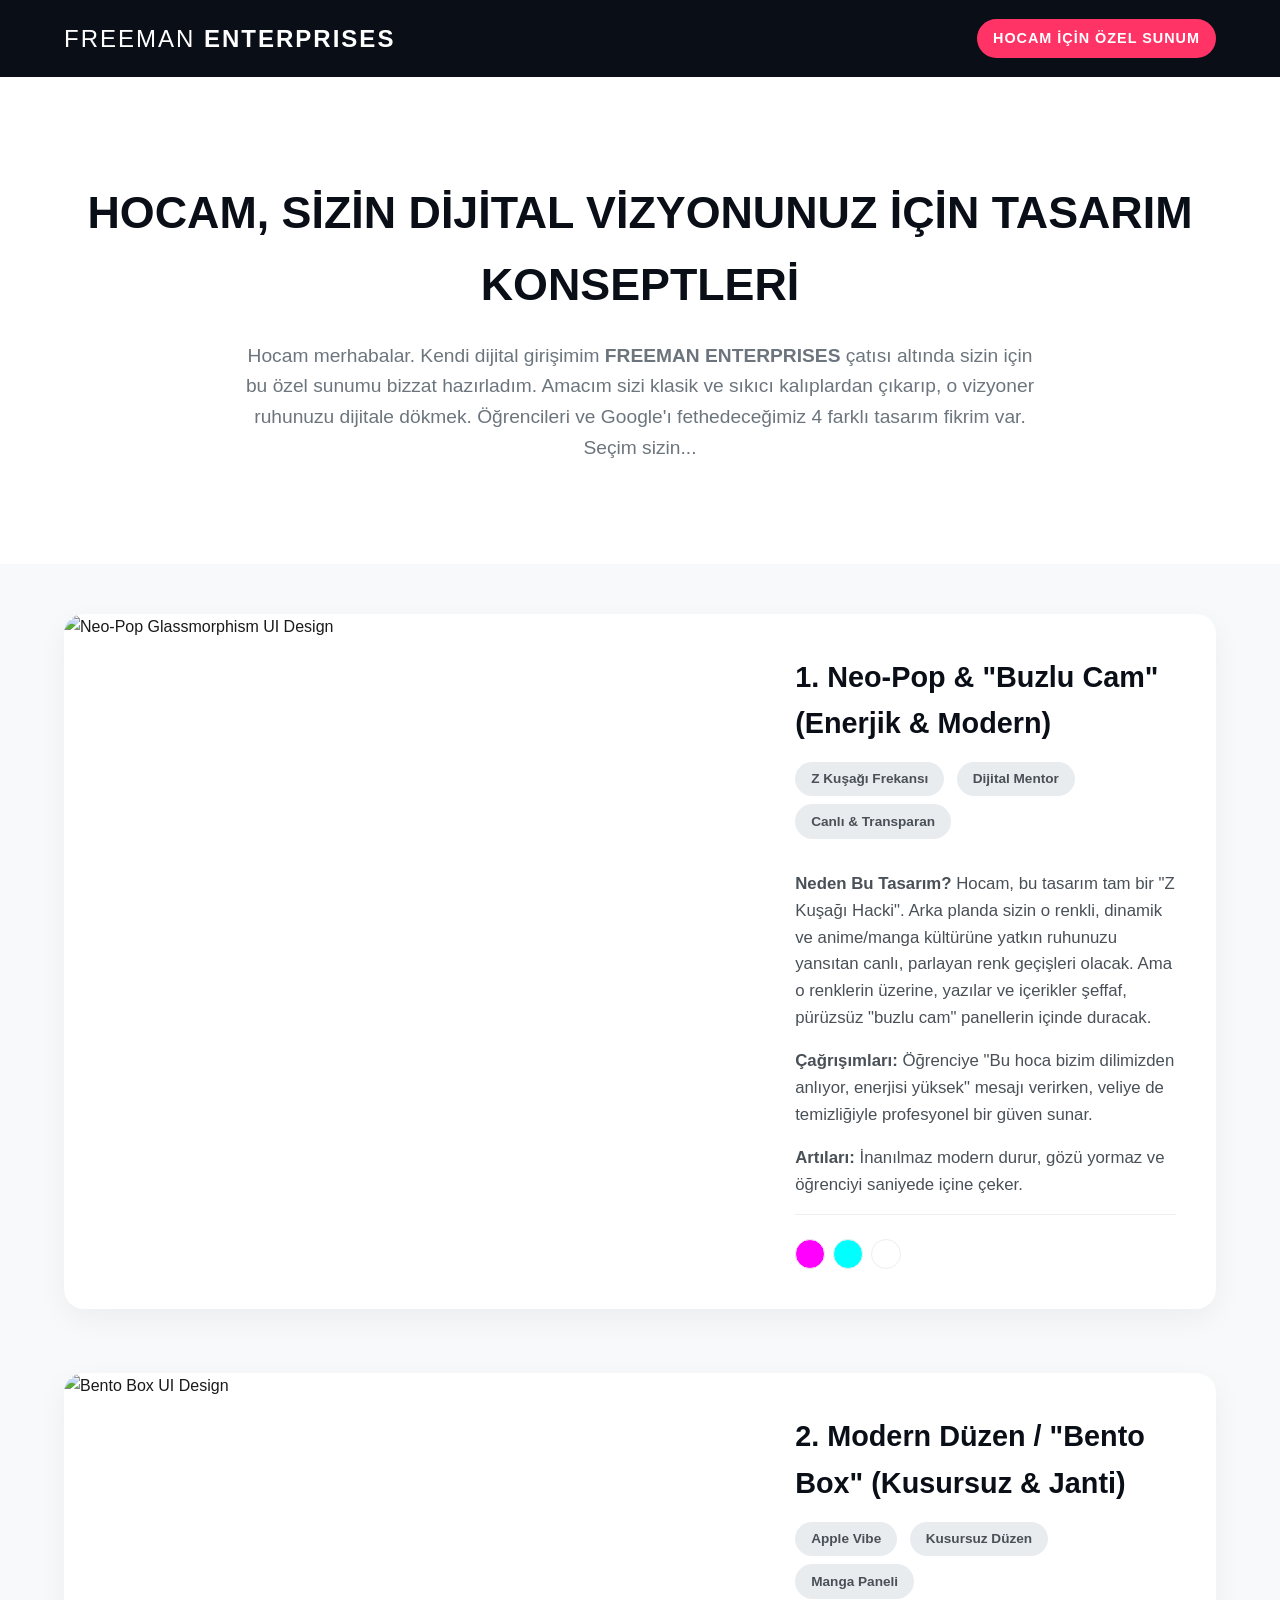
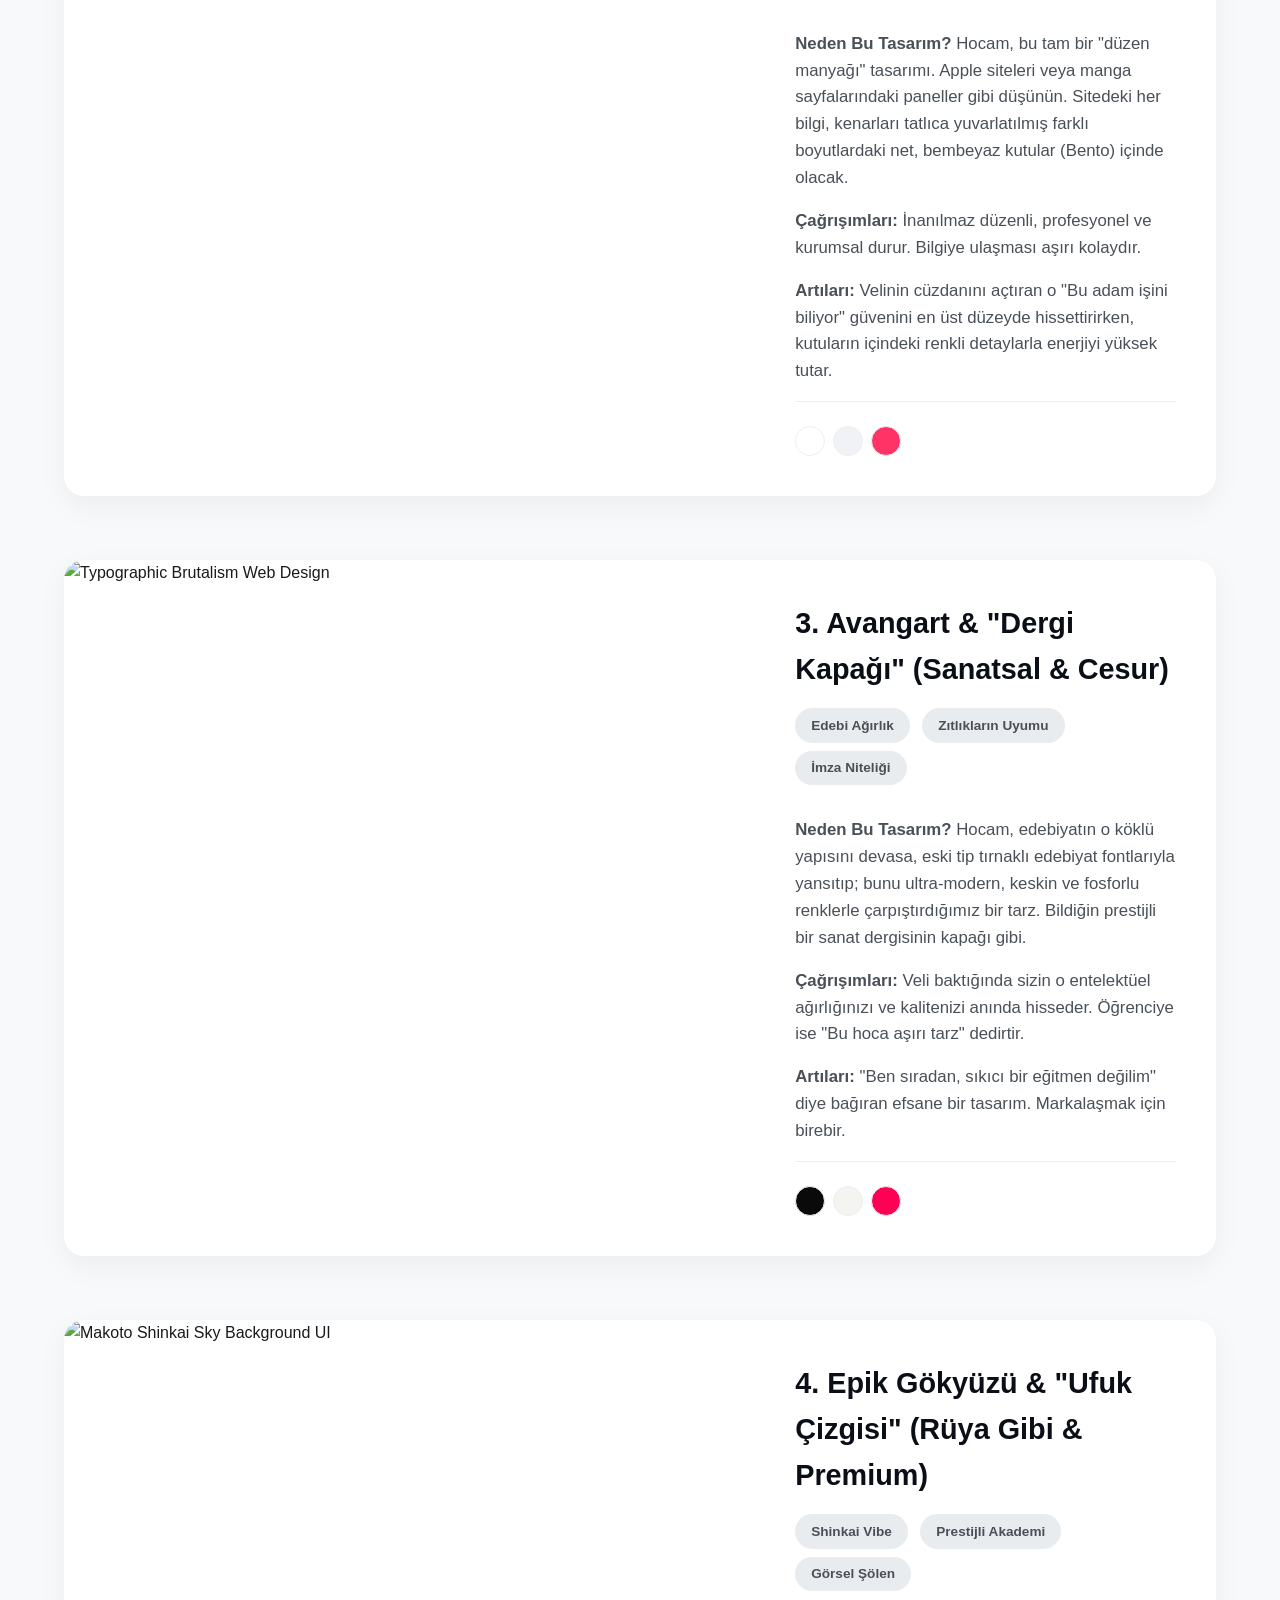
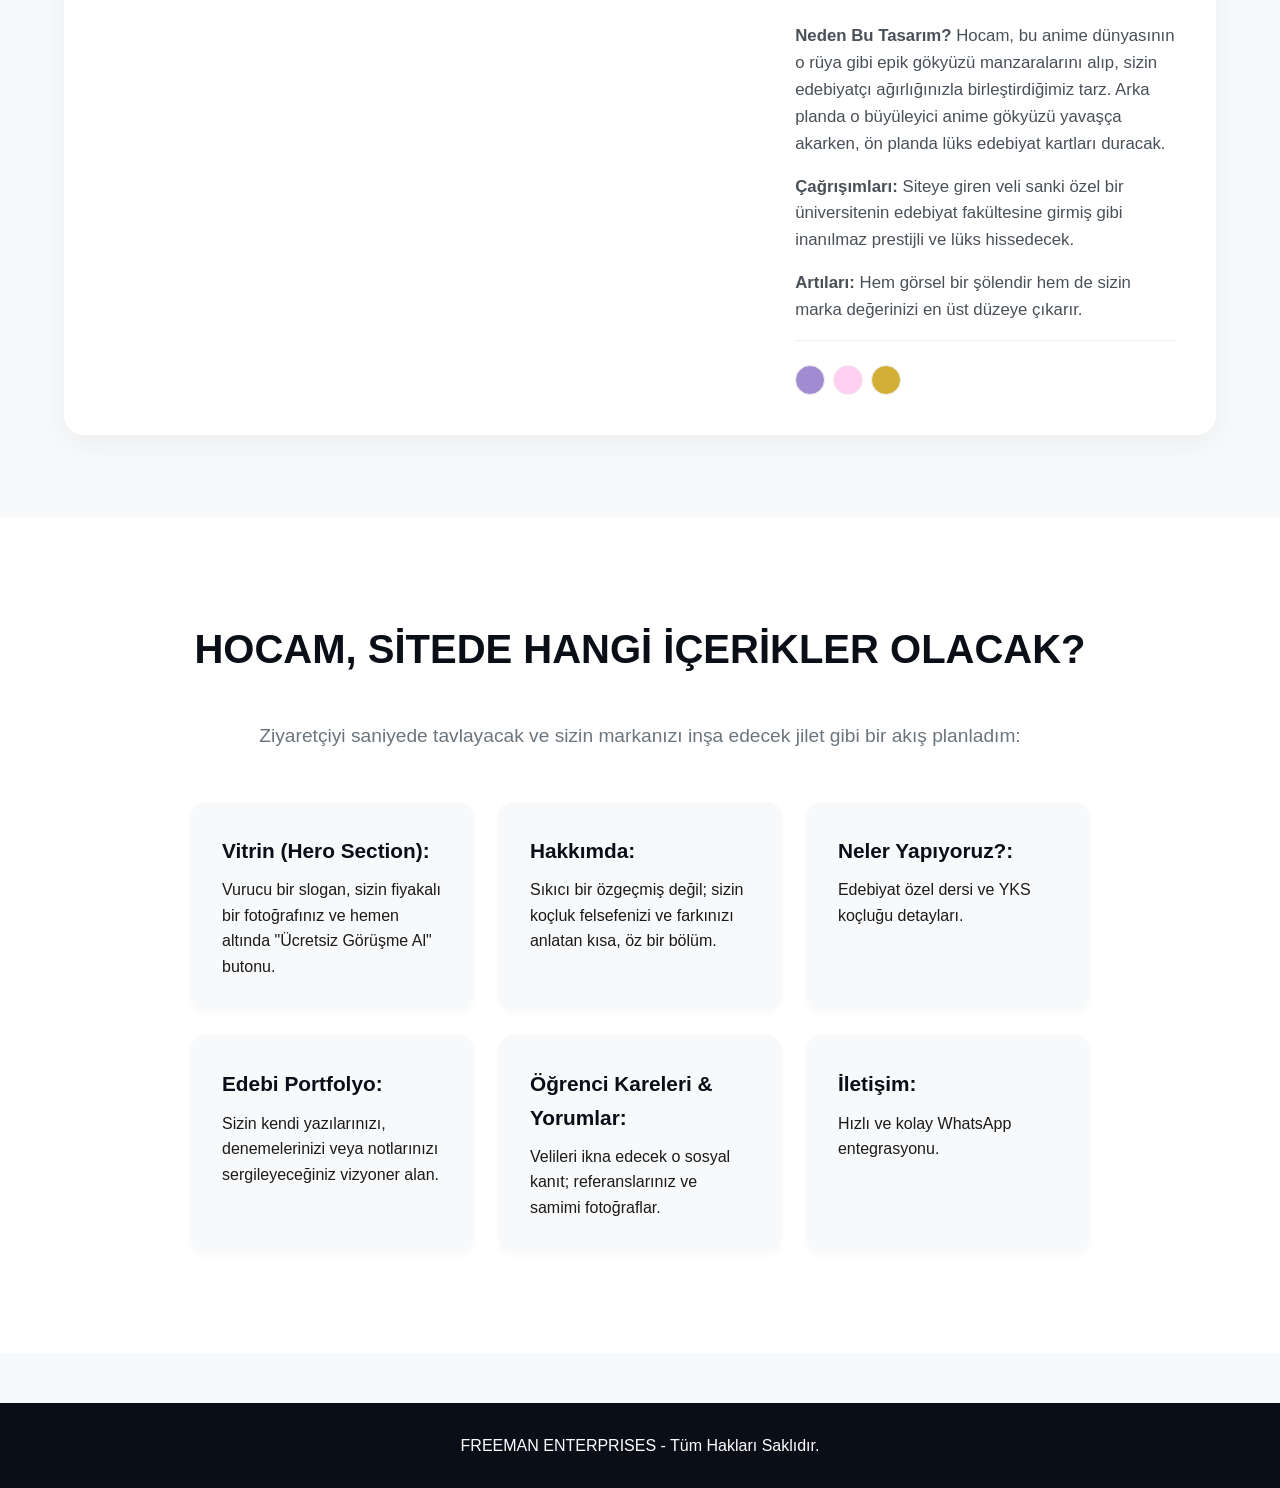
==== index.html @ 48bb013c "inital" ====
<!DOCTYPE html>
<html lang="tr">
<head>
    <meta charset="UTF-8">
    <meta name="viewport" content="width=device-width, initial-scale=1.0">
    <title>YKS Edebiyat & Koçluk - Tasarım Kataloğu | FREEMAN ENTERPRISES</title>
    <link rel="stylesheet" href="style.css">
</head>
<body>

    <header>
        <div class="logo">
            <span>FREEMAN</span> ENTERPRISES
        </div>
        <div class="demo-tag">HOCAM İÇİN ÖZEL SUNUM</div>
    </header>

    <section class="hero">
        <div class="hero-content">
            <h1>HOCAM, SİZİN DİJİTAL VİZYONUNUZ İÇİN TASARIM KONSEPTLERİ</h1>
            <p>Hocam merhabalar. Kendi dijital girişimim <strong>FREEMAN ENTERPRISES</strong> çatısı altında sizin için bu özel sunumu bizzat hazırladım. Amacım sizi klasik ve sıkıcı kalıplardan çıkarıp, o vizyoner ruhunuzu dijitale dökmek. Öğrencileri ve Google'ı fethedeceğimiz 4 farklı tasarım fikrim var. Seçim sizin...</p>
        </div>
    </section>

    <section class="catalog">

        <div class="card card-neon">
            <div class="card-image">
                <img src="image1.jpg" alt="Neo-Pop Glassmorphism UI Design">
            </div>
            <div class="card-content">
                <h2>1. Neo-Pop & "Buzlu Cam" (Enerjik & Modern)</h2>
                
                <div class="vibe-tags">
                    <span>Z Kuşağı Frekansı</span>
                    <span>Dijital Mentor</span>
                    <span>Canlı & Transparan</span>
                </div>

                <div class="description">
                    <p><strong>Neden Bu Tasarım?</strong> Hocam, bu tasarım tam bir "Z Kuşağı Hacki". Arka planda sizin o renkli, dinamik ve anime/manga kültürüne yatkın ruhunuzu yansıtan canlı, parlayan renk geçişleri olacak. Ama o renklerin üzerine, yazılar ve içerikler şeffaf, pürüzsüz "buzlu cam" panellerin içinde duracak. </p>
                    <p><strong>Çağrışımları:</strong> Öğrenciye "Bu hoca bizim dilimizden anlıyor, enerjisi yüksek" mesajı verirken, veliye de temizliğiyle profesyonel bir güven sunar. </p>
                    <p><strong>Artıları:</strong> İnanılmaz modern durur, gözü yormaz ve öğrenciyi saniyede içine çeker. </p>
                </div>
                <div class="palette">
                    <span class="color p-neon-pink"></span>
                    <span class="color p-neon-blue"></span>
                    <span class="color p-white"></span>
                </div>
            </div>
        </div>

        <div class="card card-bento">
            <div class="card-image">
                <img src="image2.jpg" alt="Bento Box UI Design">
            </div>
            <div class="card-content">
                <h2>2. Modern Düzen / "Bento Box" (Kusursuz & Janti)</h2>

                <div class="vibe-tags">
                    <span>Apple Vibe</span>
                    <span>Kusursuz Düzen</span>
                    <span>Manga Paneli</span>
                </div>

                <div class="description">
                    <p><strong>Neden Bu Tasarım?</strong> Hocam, bu tam bir "düzen manyağı" tasarımı. Apple siteleri veya manga sayfalarındaki paneller gibi düşünün. Sitedeki her bilgi, kenarları tatlıca yuvarlatılmış farklı boyutlardaki net, bembeyaz kutular (Bento) içinde olacak. </p>
                    <p><strong>Çağrışımları:</strong> İnanılmaz düzenli, profesyonel ve kurumsal durur. Bilgiye ulaşması aşırı kolaydır. </p>
                    <p><strong>Artıları:</strong> Velinin cüzdanını açtıran o "Bu adam işini biliyor" güvenini en üst düzeyde hissettirirken, kutuların içindeki renkli detaylarla enerjiyi yüksek tutar. </p>
                </div>
                <div class="palette">
                    <span class="color p-white"></span>
                    <span class="color p-grey"></span>
                    <span class="color p-accent-red"></span>
                </div>
            </div>
        </div>

        <div class="card card-brutalist">
            <div class="card-image">
                <img src="image3.jpg" alt="Typographic Brutalism Web Design">
            </div>
            <div class="card-content">
                <h2>3. Avangart & "Dergi Kapağı" (Sanatsal & Cesur)</h2>

                <div class="vibe-tags">
                    <span>Edebi Ağırlık</span>
                    <span>Zıtlıkların Uyumu</span>
                    <span>İmza Niteliği</span>
                </div>

                <div class="description">
                    <p><strong>Neden Bu Tasarım?</strong> Hocam, edebiyatın o köklü yapısını devasa, eski tip tırnaklı edebiyat fontlarıyla yansıtıp; bunu ultra-modern, keskin ve fosforlu renklerle çarpıştırdığımız bir tarz. Bildiğin prestijli bir sanat dergisinin kapağı gibi. </p>
                    <p><strong>Çağrışımları:</strong> Veli baktığında sizin o entelektüel ağırlığınızı ve kalitenizi anında hisseder. Öğrenciye ise "Bu hoca aşırı tarz" dedirtir. </p>
                    <p><strong>Artıları:</strong> "Ben sıradan, sıkıcı bir eğitmen değilim" diye bağıran efsane bir tasarım. Markalaşmak için birebir. </p>
                </div>
                <div class="palette">
                    <span class="color p-ink-black"></span>
                    <span class="color p-paper-white"></span>
                    <span class="color p-acid-pink"></span>
                </div>
            </div>
        </div>

        <div class="card card-sky">
            <div class="card-image">
                <img src="image4.jpg" alt="Makoto Shinkai Sky Background UI">
            </div>
            <div class="card-content">
                <h2>4. Epik Gökyüzü & "Ufuk Çizgisi" (Rüya Gibi & Premium)</h2>

                <div class="vibe-tags">
                    <span>Shinkai Vibe</span>
                    <span>Prestijli Akademi</span>
                    <span>Görsel Şölen</span>
                </div>

                <div class="description">
                    <p><strong>Neden Bu Tasarım?</strong> Hocam, bu anime dünyasının o rüya gibi epik gökyüzü manzaralarını alıp, sizin edebiyatçı ağırlığınızla birleştirdiğimiz tarz. Arka planda o büyüleyici anime gökyüzü yavaşça akarken, ön planda lüks edebiyat kartları duracak. </p>
                    <p><strong>Çağrışımları:</strong> Siteye giren veli sanki özel bir üniversitenin edebiyat fakültesine girmiş gibi inanılmaz prestijli ve lüks hissedecek. </p>
                    <p><strong>Artıları:</strong> Hem görsel bir şölendir hem de sizin marka değerinizi en üst düzeye çıkarır. </p>
                </div>
                <div class="palette">
                    <span class="color p-sky-blue"></span>
                    <span class="color p-sunset-pink"></span>
                    <span class="color p-accent-gold"></span>
                </div>
            </div>
        </div>

    </section>

    <section class="content-breakdown">
        <div class="content-wrapper">
            <h2>HOCAM, SİTEDE HANGİ İÇERİKLER OLACAK?</h2>
            <p>Ziyaretçiyi saniyede tavlayacak ve sizin markanızı inşa edecek jilet gibi bir akış planladım:</p>
            <ul>
                <li><strong>Vitrin (Hero Section):</strong> Vurucu bir slogan, sizin fiyakalı bir fotoğrafınız ve hemen altında "Ücretsiz Görüşme Al" butonu.</li>
                <li><strong>Hakkımda:</strong> Sıkıcı bir özgeçmiş değil; sizin koçluk felsefenizi ve farkınızı anlatan kısa, öz bir bölüm.</li>
                <li><strong>Neler Yapıyoruz?:</strong> Edebiyat özel dersi ve YKS koçluğu detayları.</li>
                <li><strong>Edebi Portfolyo:</strong> Sizin kendi yazılarınızı, denemelerinizi veya notlarınızı sergileyeceğiniz vizyoner alan.</li>
                <li><strong>Öğrenci Kareleri & Yorumlar:</strong> Velileri ikna edecek o sosyal kanıt; referanslarınız ve samimi fotoğraflar.</li>
                <li><strong>İletişim:</strong> Hızlı ve kolay WhatsApp entegrasyonu.</li>
            </ul>
        </div>
    </section>

    <footer>
        <p>FREEMAN ENTERPRISES - Tüm Hakları Saklıdır.</p>
    </footer>

</body>
</html>
---- style.css ----
/* Temel Ayarlar */
:root {
    --bg-main: #f8f9fa;
    --text-dark: #1a1a1a;
    --text-muted: #6c757d;
    --accent-red: #ff3366;
    --accent-blue: #007bff;
    --freeman-blue: #0a0e17; /* Freeman Marka Rengi */
    --tag-bg: #e9ecef;
}

* {
    margin: 0;
    padding: 0;
    box-shadow: none;
    box-sizing: border-box;
}

body {
    font-family: 'Segoe UI', Tahoma, Geneva, Verdana, sans-serif;
    background-color: var(--bg-main);
    color: var(--text-dark);
    line-height: 1.6;
}

/* Üst Bar (Header) */
header {
    background-color: var(--freeman-blue);
    color: white;
    padding: 1.2rem 5%;
    display: flex;
    justify-content: space-between;
    align-items: center;
    position: sticky;
    top: 0;
    z-index: 1000;
}

header .logo {
    font-size: 1.5rem;
    font-weight: bold;
    letter-spacing: 2px;
}

header .logo span {
    font-weight: 300; /* Freeman İnce Kısım */
}

header .demo-tag {
    background-color: var(--accent-red);
    color: white;
    padding: 0.5rem 1rem;
    font-size: 0.9rem;
    font-weight: bold;
    border-radius: 50px;
    letter-spacing: 1px;
}

/* Hero Section */
.hero {
    background-color: white;
    padding: 100px 5%;
    text-align: center;
}

.hero-content h1 {
    font-size: 2.8rem;
    color: var(--freeman-blue);
    margin-bottom: 20px;
}

.hero-content p {
    font-size: 1.2rem;
    color: var(--text-muted);
    max-width: 800px;
    margin: 0 auto;
}

/* Konsept Kartları Bölümü */
.catalog {
    padding: 50px 5%;
    display: flex;
    flex-wrap: wrap;
    gap: 2rem;
    justify-content: center;
}

.card {
    background: white;
    border-radius: 20px;
    overflow: hidden;
    box-shadow: 0 10px 30px rgba(0,0,0,0.05);
    width: 100%;
    max-width: 1300px;
    margin-bottom: 2rem;
    display: flex;
    transition: transform 0.3s ease, box-shadow 0.3s ease;
}

.card:hover {
    transform: translateY(-5px);
    box-shadow: 0 15px 40px rgba(0,0,0,0.1);
}

.card-image {
    width: 60%;
}

.card-image img {
    width: 100%;
    height: 100%;
    object-fit: cover;
}

.card-content {
    width: 40%;
    padding: 2.5rem;
    display: flex;
    flex-direction: column;
    justify-content: space-between;
}

.card-content h2 {
    font-size: 1.8rem;
    color: var(--freeman-blue);
    margin-bottom: 1rem;
}

.vibe-tags {
    margin-bottom: 1.5rem;
}

.vibe-tags span {
    background-color: var(--tag-bg);
    color: #495057;
    padding: 0.4rem 1rem;
    border-radius: 50px;
    font-size: 0.85rem;
    font-weight: 600;
    margin-right: 0.5rem;
    display: inline-block;
    margin-bottom: 0.5rem;
}

.description p {
    font-size: 1.05rem;
    color: #495057;
    margin-bottom: 1rem;
}

.palette {
    display: flex;
    gap: 0.5rem;
    margin-top: auto;
    border-top: 1px solid #eee;
    padding-top: 1.5rem;
}

.color {
    width: 30px;
    height: 30px;
    border-radius: 50%;
    border: 1px solid #eee;
}

/* Renk Paleti Detayları */
.p-neon-pink { background-color: #ff00ff; }
.p-neon-blue { background-color: #00ffff; }
.p-white { background-color: #ffffff; }

.p-grey { background-color: #f0f2f5; }
.p-accent-red { background-color: #ff3366; }

.p-ink-black { background-color: #0a0a0a; }
.p-paper-white { background-color: #f4f4f0; }
.p-acid-pink { background-color: #ff0055; }

.p-sky-blue { background-color: #a18cd1; }
.p-sunset-pink { background-color: #fecfef; }
.p-accent-gold { background-color: #d4af37; }

/* Site İçeriği Bölümü */
.content-breakdown {
    background-color: white;
    padding: 100px 5%;
}

.content-wrapper {
    max-width: 900px;
    margin: 0 auto;
}

.content-breakdown h2 {
    font-size: 2.5rem;
    text-align: center;
    color: var(--freeman-blue);
    margin-bottom: 40px;
}

.content-breakdown p {
    font-size: 1.2rem;
    text-align: center;
    color: var(--text-muted);
    margin-bottom: 50px;
}

.content-breakdown ul {
    list-style: none;
    display: flex;
    flex-wrap: wrap;
    gap: 1.5rem;
}

.content-breakdown li {
    background-color: var(--bg-main);
    width: calc(33.33% - 1rem);
    padding: 2rem;
    border-radius: 15px;
    box-shadow: 0 4px 10px rgba(0,0,0,0.02);
}

.content-breakdown li strong {
    font-size: 1.3rem;
    color: var(--freeman-blue);
    display: block;
    margin-bottom: 10px;
}

/* Footer */
footer {
    background-color: var(--freeman-blue);
    color: white;
    text-align: center;
    padding: 30px 5%;
    margin-top: 50px;
}
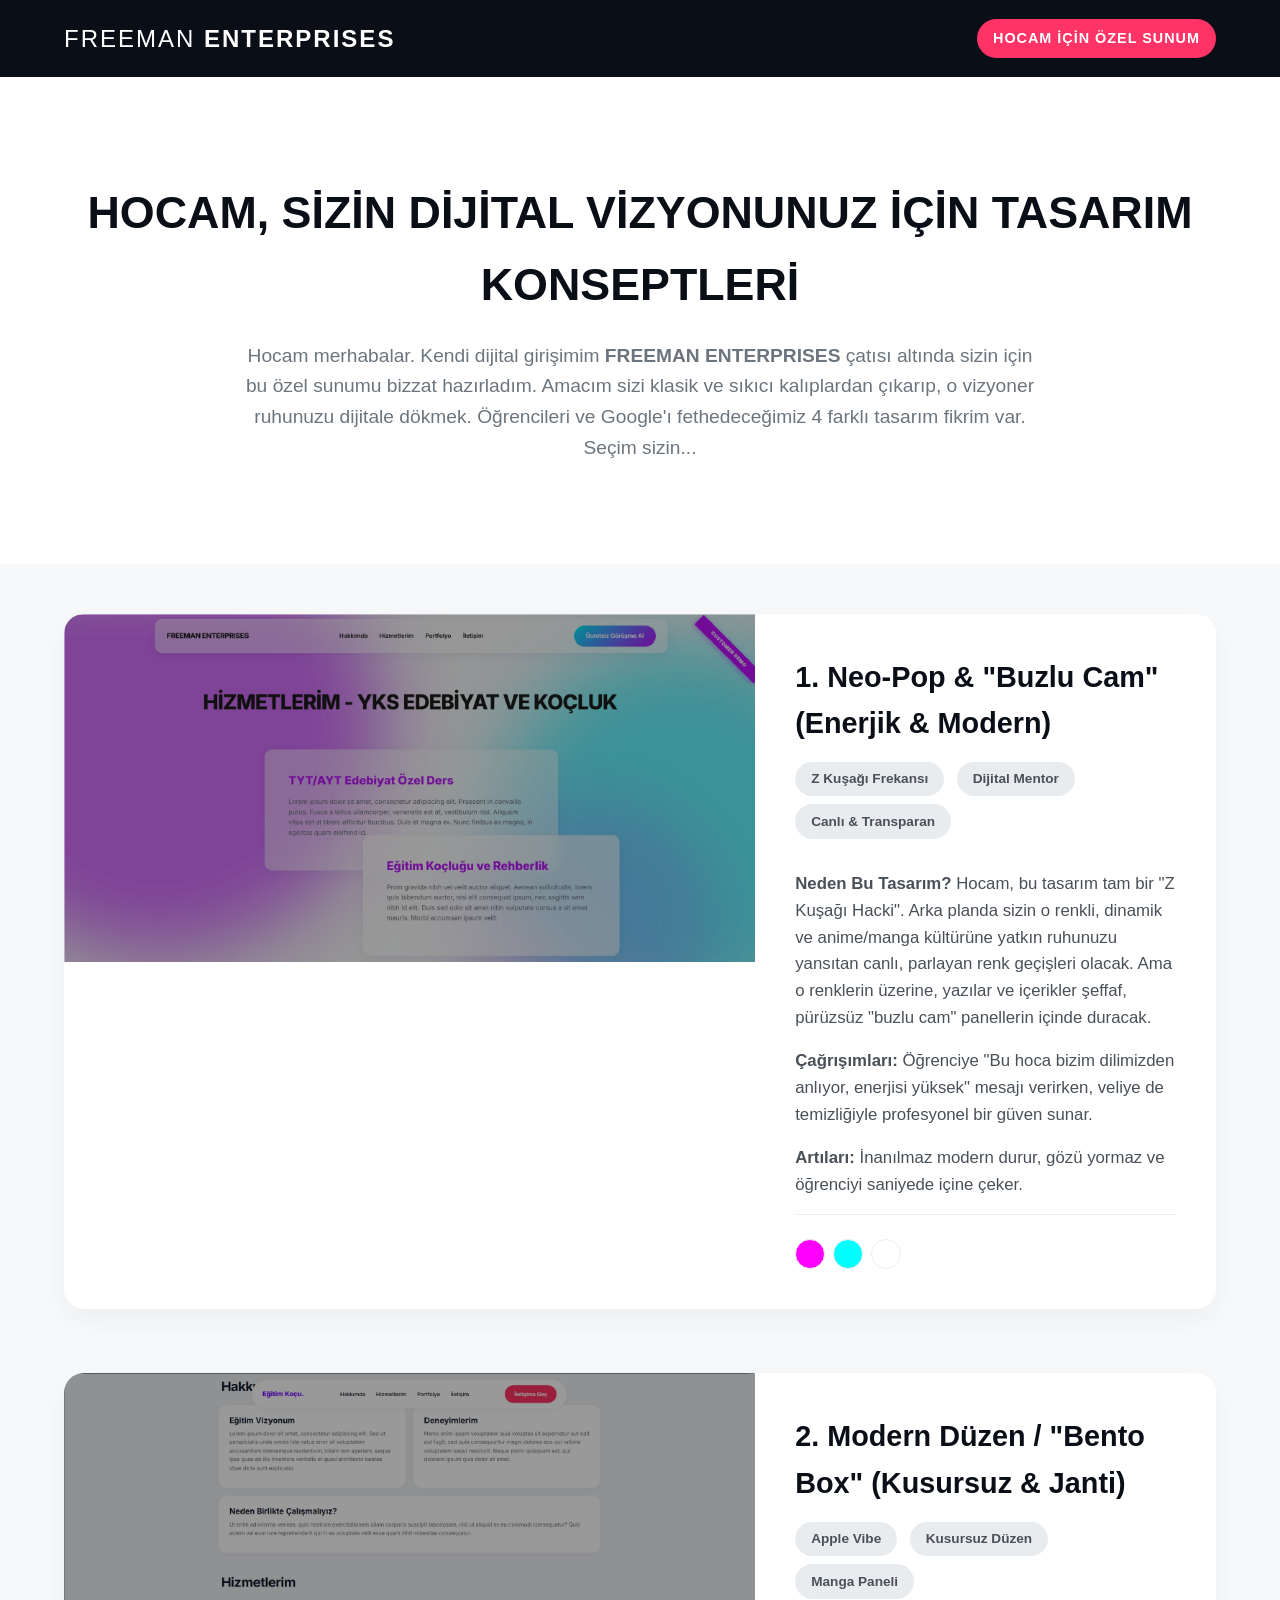
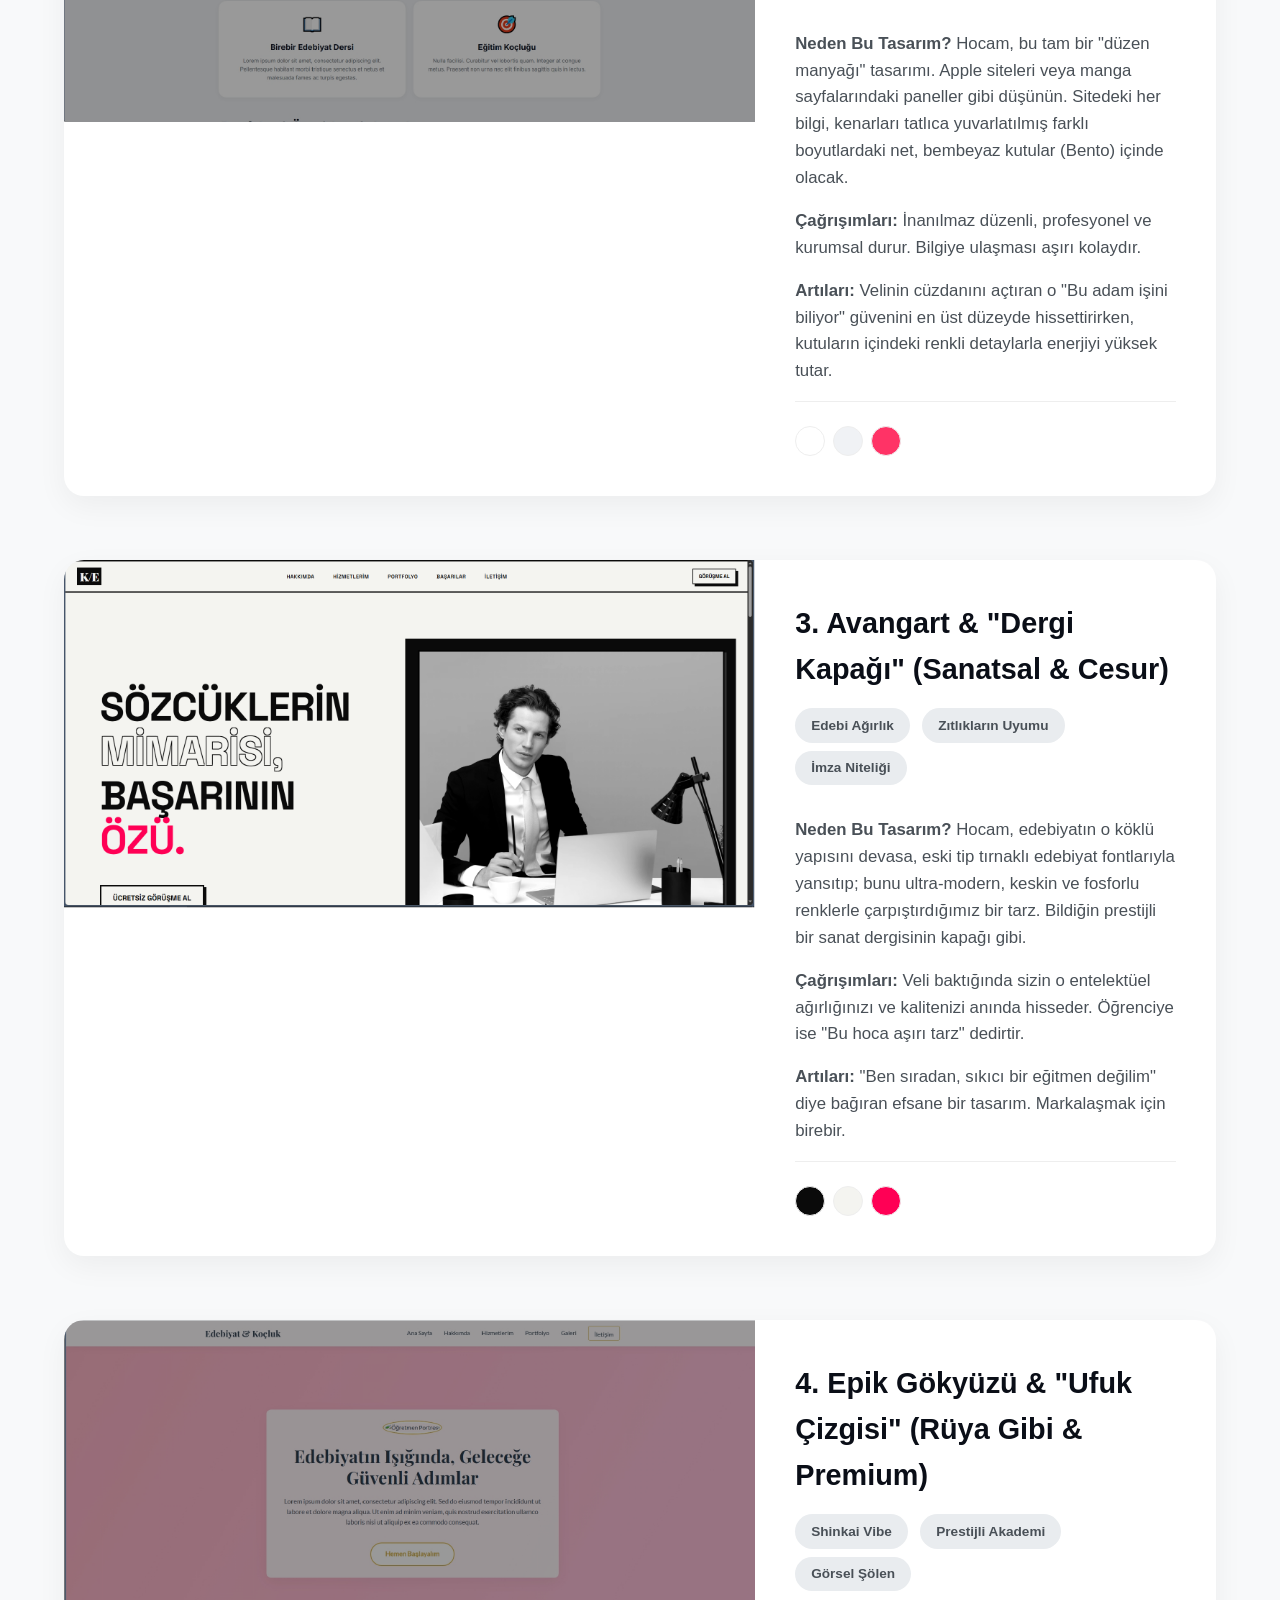
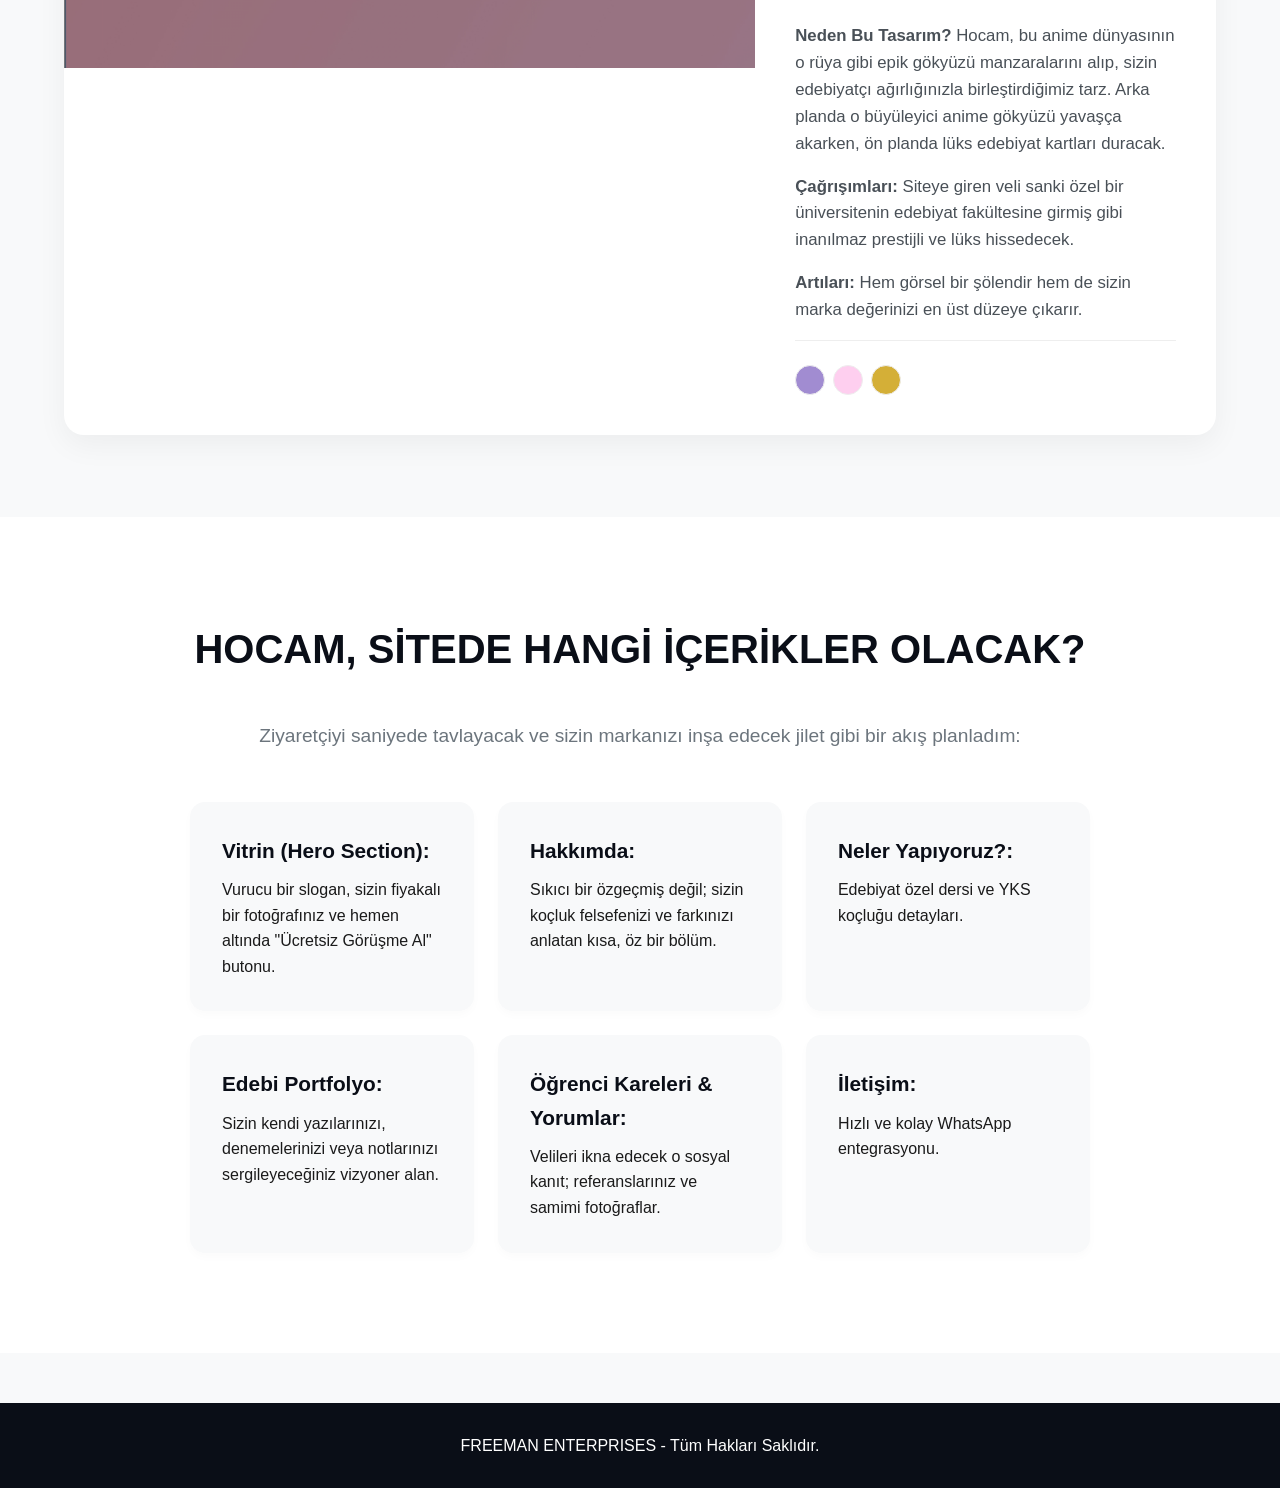
==== commit b39837aa: "#1" ====
--- a/index.html
+++ b/index.html
@@ -26,7 +26,7 @@
 
         <div class="card card-neon">
             <div class="card-image">
-                <img src="image1.jpg" alt="Neo-Pop Glassmorphism UI Design">
+                <img src="neoglass.png" alt="Neo-Pop Glassmorphism UI Design">
             </div>
             <div class="card-content">
                 <h2>1. Neo-Pop & "Buzlu Cam" (Enerjik & Modern)</h2>
@@ -52,7 +52,7 @@
 
         <div class="card card-bento">
             <div class="card-image">
-                <img src="image2.jpg" alt="Bento Box UI Design">
+                <img src="bento.png" alt="Bento Box UI Design">
             </div>
             <div class="card-content">
                 <h2>2. Modern Düzen / "Bento Box" (Kusursuz & Janti)</h2>
@@ -78,7 +78,7 @@
 
         <div class="card card-brutalist">
             <div class="card-image">
-                <img src="image3.jpg" alt="Typographic Brutalism Web Design">
+                <img src="brutal.png" alt="Typographic Brutalism Web Design">
             </div>
             <div class="card-content">
                 <h2>3. Avangart & "Dergi Kapağı" (Sanatsal & Cesur)</h2>
@@ -104,7 +104,7 @@
 
         <div class="card card-sky">
             <div class="card-image">
-                <img src="image4.jpg" alt="Makoto Shinkai Sky Background UI">
+                <img src="anime.png" alt="Makoto Shinkai Sky Background UI">
             </div>
             <div class="card-content">
                 <h2>4. Epik Gökyüzü & "Ufuk Çizgisi" (Rüya Gibi & Premium)</h2>
--- a/style.css
+++ b/style.css
@@ -16,6 +16,12 @@
     box-sizing: border-box;
 }
 
+/* TIKLA: Genel Resim Fixi (Dışarı Taşmayı Engeller) */
+img {
+    max-width: 100%;
+    height: auto;
+}
+
 body {
     font-family: 'Segoe UI', Tahoma, Geneva, Verdana, sans-serif;
     background-color: var(--bg-main);
@@ -106,10 +112,13 @@
     width: 60%;
 }
 
+/* RESİM FİXİ: Resmin tamamının görünmesini sağlar */
 .card-image img {
     width: 100%;
-    height: 100%;
-    object-fit: cover;
+    height: auto; /* Yüksekliği otomatiğe aldık, resim bozulmaz */
+    display: block;
+    object-fit: contain; /* Resmi kırpmaz, kutunun içine sığdırır */
+    background-color: #f0f2f5; /* Resim tam sığmazsa arkada boşluk kalmasın diye hafif gri dolgu */
 }
 
 .card-content {
@@ -233,4 +242,117 @@
     text-align: center;
     padding: 30px 5%;
     margin-top: 50px;
+}
+
+/* ==========================================================
+   MOBİL VE TABLET UYUMLULUK RESETERİ (RESPONSIVE RULES)
+   ========================================================== */
+@media (max-width: 768px) {
+    /* Genel body metin boyutu ayarlaması */
+    body {
+        font-size: 14px;
+    }
+
+    /* Üst Bar (Header) mobil ayarlaması */
+    header {
+        flex-direction: column;
+        gap: 1rem;
+        padding: 1rem 5%;
+        text-align: center;
+    }
+
+    header .logo {
+        font-size: 1.3rem;
+    }
+
+    /* Ana Başlık (Hero) section padding ve metin boyutu */
+    .hero {
+        padding: 60px 5%;
+    }
+
+    .hero-content h1 {
+        font-size: 2rem; /* Başlık boyutunu küçült */
+    }
+
+    .hero-content p {
+        font-size: 1.1rem;
+    }
+
+    /* Katalog kartları mobilde ızgara yerine tek sütun olarak üst üste yığılacak */
+    .catalog {
+        padding: 30px 5%;
+    }
+
+    /* RESULÜTLÜK FİXİ: Kartları mobilde dikey yapıyoruz */
+    .card {
+        flex-direction: column; /* Üst üste stacking */
+        width: 100%;
+        max-width: 100%;
+        margin-bottom: 1.5rem;
+        border-radius: 12px; /* Mobilde daha yumuşak köşeler */
+        overflow: hidden;
+    }
+
+    /* Resim kısmını tam genişlik yap */
+  /* MOBİL RESİM ALANI: Kısıtlamaları kaldırdık */
+   .card-image {
+        width: 100%;
+        aspect-ratio: 16 / 9; /* Tüm resim kutularını 16:9 formatına zorlar */
+        background: #f0f2f5;
+        display: flex;
+        align-items: center;
+        justify-content: center;
+    }
+    
+    .card-image img {
+        max-height: 100%;
+        width: auto;
+        object-fit: contain;
+    }
+
+    /* Metin kısmını tam genişlik yap ve iç padding'i ayarla */
+    .card-content {
+        width: 100%;
+        padding: 1.5rem;
+    }
+
+    .card-content h2 {
+        font-size: 1.5rem; /* Küçültülmüş kart başlığı */
+    }
+
+    /* Vibe etiketlerini (Tags) fixliyoruz - wrapping sorunu buradaydı */
+    .vibe-tags {
+        display: flex;
+        flex-wrap: wrap; /* Etiketler dikey yığılmak yerine yan yana wrapping yapsın */
+        margin-bottom: 0.75rem;
+        gap: 0.25rem; /* Etiketler arası çok ufak bir boşluk */
+    }
+
+    /* Etiket span'lerinin mobildeki yığılma marginlerini temizle */
+    .vibe-tags span {
+        margin-right: 0;
+        margin-bottom: 0.5rem;
+    }
+
+    /* Açıklama metni boyutu ve spacing */
+    .description p {
+        font-size: 0.95rem;
+        margin-bottom: 0.75rem;
+    }
+
+    /* Site İçeriği section'ındaki listeyi tek sütun yapıyoruz */
+    .content-breakdown ul {
+        flex-direction: column;
+        gap: 1rem;
+    }
+
+    .content-breakdown li {
+        width: 100%;
+        padding: 1.5rem;
+        border-radius: 10px;
+    }
+
+    .content-breakdown li strong {
+        font-size: 1.2rem;
+    }
 }
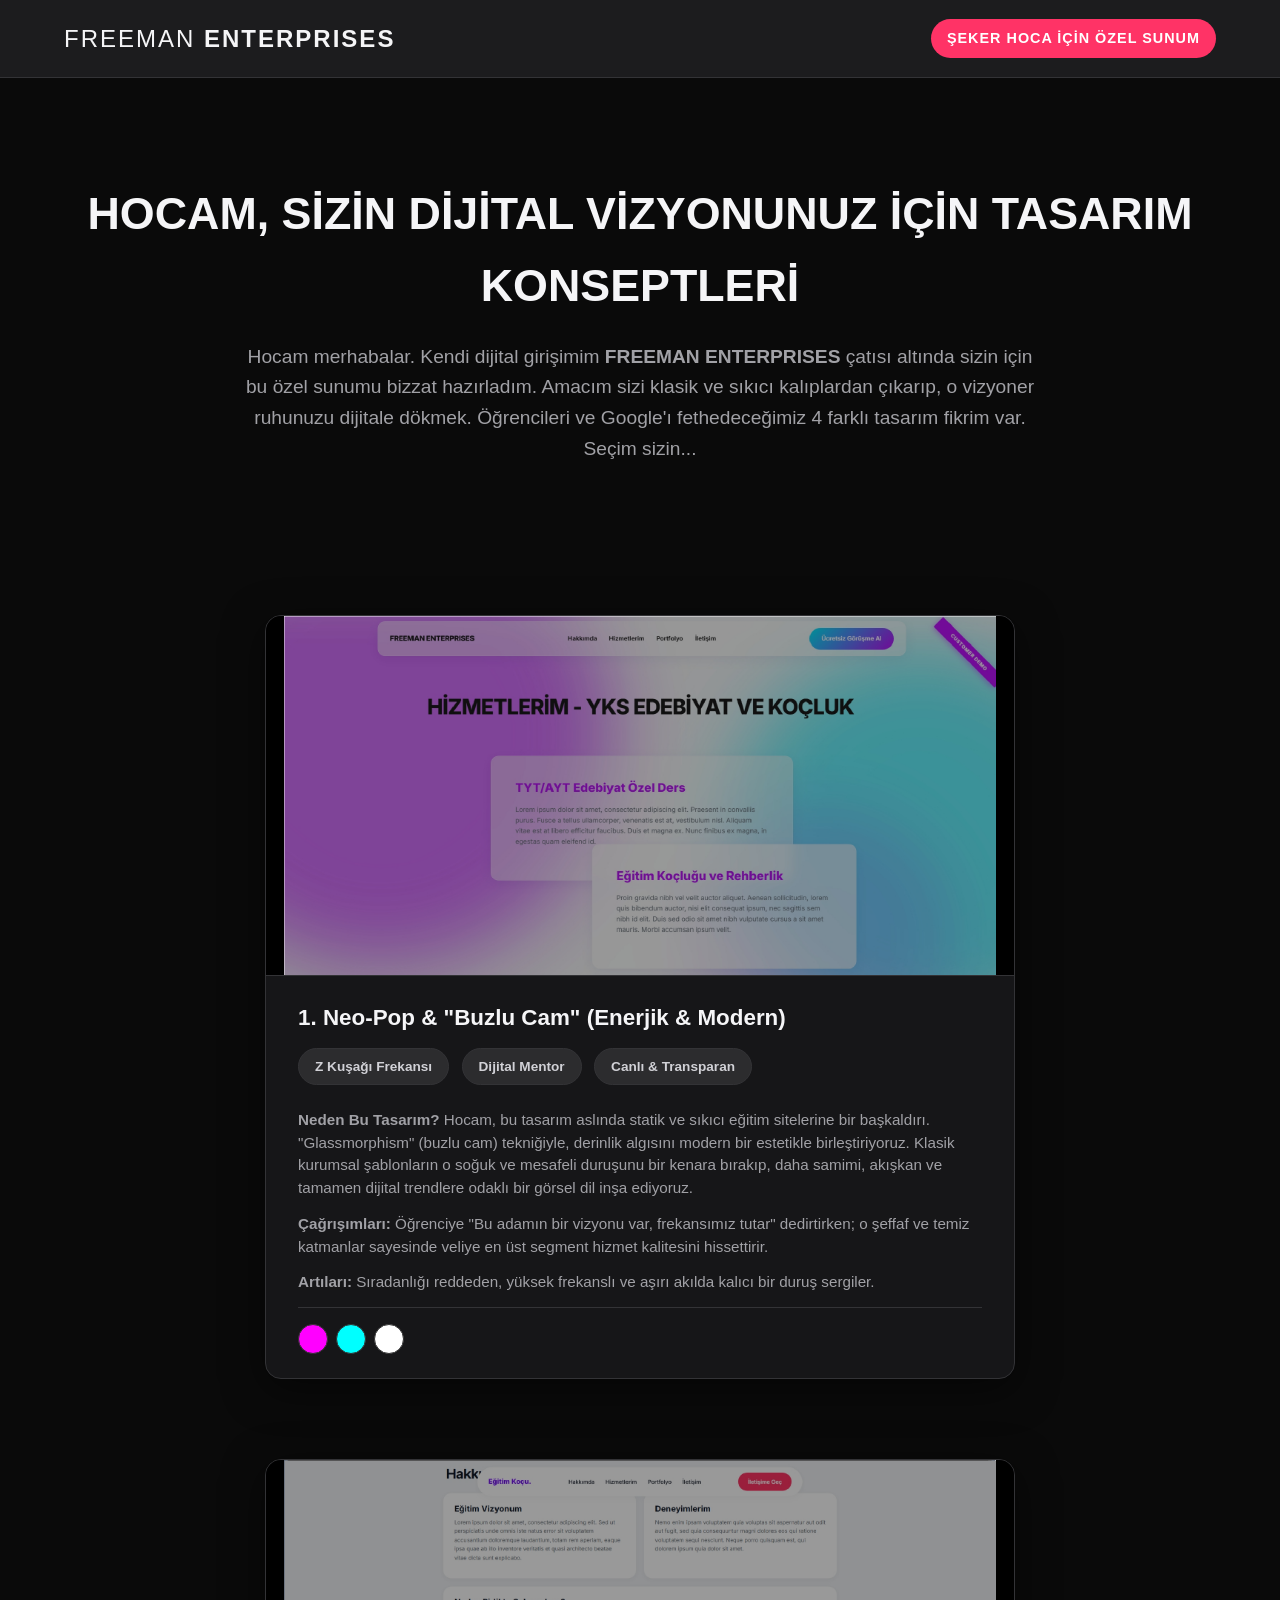
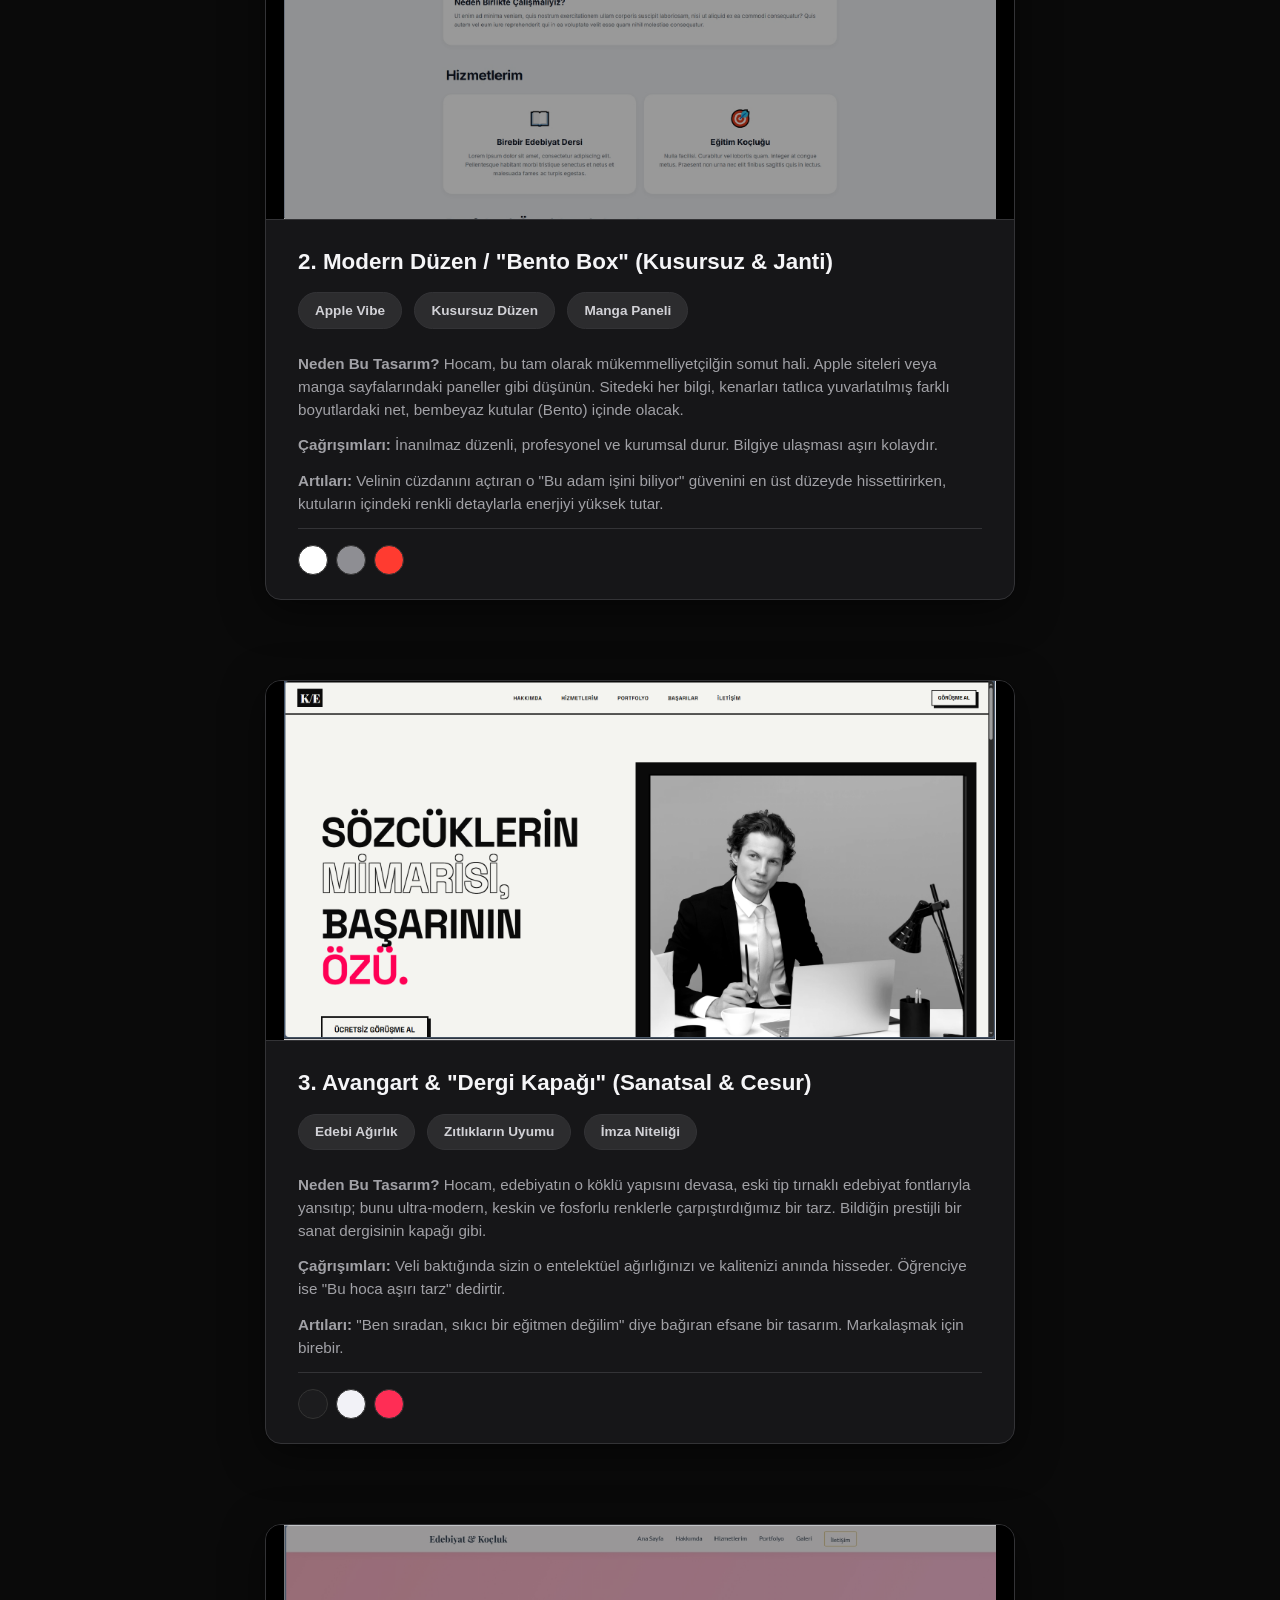
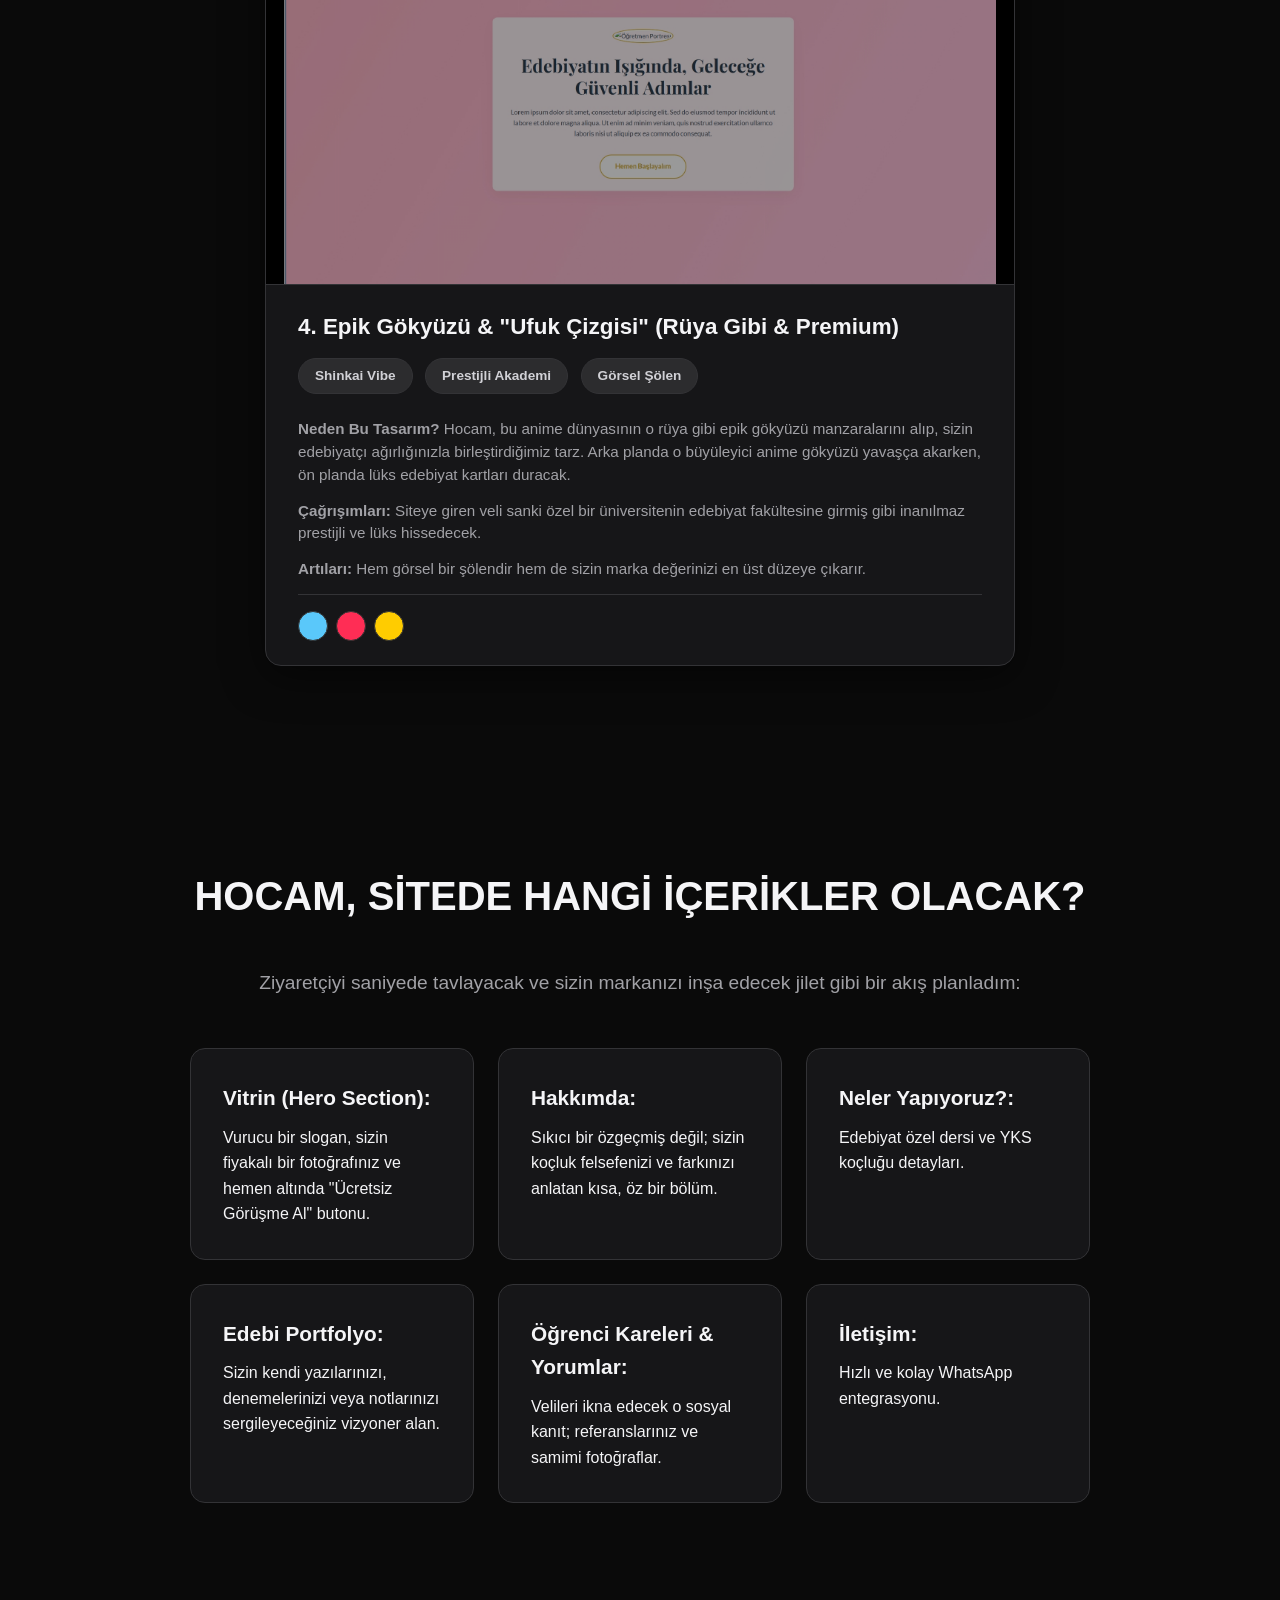
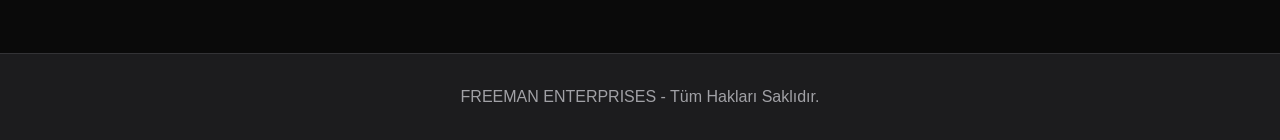
==== commit e5d526e1: "DEMO update" ====
--- a/index.html
+++ b/index.html
@@ -1,24 +1,28 @@
 <!DOCTYPE html>
 <html lang="tr">
+
 <head>
     <meta charset="UTF-8">
     <meta name="viewport" content="width=device-width, initial-scale=1.0">
     <title>YKS Edebiyat & Koçluk - Tasarım Kataloğu | FREEMAN ENTERPRISES</title>
     <link rel="stylesheet" href="style.css">
 </head>
+
 <body>
 
     <header>
         <div class="logo">
             <span>FREEMAN</span> ENTERPRISES
         </div>
-        <div class="demo-tag">HOCAM İÇİN ÖZEL SUNUM</div>
+        <div class="demo-tag">ŞEKER HOCA İÇİN ÖZEL SUNUM</div>
     </header>
 
     <section class="hero">
         <div class="hero-content">
             <h1>HOCAM, SİZİN DİJİTAL VİZYONUNUZ İÇİN TASARIM KONSEPTLERİ</h1>
-            <p>Hocam merhabalar. Kendi dijital girişimim <strong>FREEMAN ENTERPRISES</strong> çatısı altında sizin için bu özel sunumu bizzat hazırladım. Amacım sizi klasik ve sıkıcı kalıplardan çıkarıp, o vizyoner ruhunuzu dijitale dökmek. Öğrencileri ve Google'ı fethedeceğimiz 4 farklı tasarım fikrim var. Seçim sizin...</p>
+            <p>Hocam merhabalar. Kendi dijital girişimim <strong>FREEMAN ENTERPRISES</strong> çatısı altında sizin için
+                bu özel sunumu bizzat hazırladım. Amacım sizi klasik ve sıkıcı kalıplardan çıkarıp, o vizyoner ruhunuzu
+                dijitale dökmek. Öğrencileri ve Google'ı fethedeceğimiz 4 farklı tasarım fikrim var. Seçim sizin...</p>
         </div>
     </section>
 
@@ -30,7 +34,7 @@
             </div>
             <div class="card-content">
                 <h2>1. Neo-Pop & "Buzlu Cam" (Enerjik & Modern)</h2>
-                
+
                 <div class="vibe-tags">
                     <span>Z Kuşağı Frekansı</span>
                     <span>Dijital Mentor</span>
@@ -38,9 +42,15 @@
                 </div>
 
                 <div class="description">
-                    <p><strong>Neden Bu Tasarım?</strong> Hocam, bu tasarım tam bir "Z Kuşağı Hacki". Arka planda sizin o renkli, dinamik ve anime/manga kültürüne yatkın ruhunuzu yansıtan canlı, parlayan renk geçişleri olacak. Ama o renklerin üzerine, yazılar ve içerikler şeffaf, pürüzsüz "buzlu cam" panellerin içinde duracak. </p>
-                    <p><strong>Çağrışımları:</strong> Öğrenciye "Bu hoca bizim dilimizden anlıyor, enerjisi yüksek" mesajı verirken, veliye de temizliğiyle profesyonel bir güven sunar. </p>
-                    <p><strong>Artıları:</strong> İnanılmaz modern durur, gözü yormaz ve öğrenciyi saniyede içine çeker. </p>
+                    <p><strong>Neden Bu Tasarım?</strong> Hocam, bu tasarım aslında statik ve sıkıcı eğitim sitelerine
+                        bir başkaldırı. "Glassmorphism" (buzlu cam) tekniğiyle, derinlik algısını modern bir estetikle
+                        birleştiriyoruz. Klasik kurumsal şablonların o soğuk ve mesafeli duruşunu bir kenara bırakıp,
+                        daha samimi, akışkan ve tamamen dijital trendlere odaklı bir görsel dil inşa ediyoruz.</p>
+                    <p><strong>Çağrışımları:</strong> Öğrenciye "Bu adamın bir vizyonu var, frekansımız tutar"
+                        dedirtirken; o şeffaf ve temiz katmanlar sayesinde veliye en üst segment hizmet kalitesini
+                        hissettirir.</p>
+                    <p><strong>Artıları:</strong> Sıradanlığı reddeden, yüksek frekanslı ve aşırı akılda kalıcı bir
+                        duruş sergiler.</p>
                 </div>
                 <div class="palette">
                     <span class="color p-neon-pink"></span>
@@ -64,9 +74,13 @@
                 </div>
 
                 <div class="description">
-                    <p><strong>Neden Bu Tasarım?</strong> Hocam, bu tam bir "düzen manyağı" tasarımı. Apple siteleri veya manga sayfalarındaki paneller gibi düşünün. Sitedeki her bilgi, kenarları tatlıca yuvarlatılmış farklı boyutlardaki net, bembeyaz kutular (Bento) içinde olacak. </p>
-                    <p><strong>Çağrışımları:</strong> İnanılmaz düzenli, profesyonel ve kurumsal durur. Bilgiye ulaşması aşırı kolaydır. </p>
-                    <p><strong>Artıları:</strong> Velinin cüzdanını açtıran o "Bu adam işini biliyor" güvenini en üst düzeyde hissettirirken, kutuların içindeki renkli detaylarla enerjiyi yüksek tutar. </p>
+                    <p><strong>Neden Bu Tasarım?</strong> Hocam, bu tam olarak mükemmelliyetçilğin somut hali. Apple
+                        siteleri veya manga sayfalarındaki paneller gibi düşünün. Sitedeki her bilgi, kenarları tatlıca
+                        yuvarlatılmış farklı boyutlardaki net, bembeyaz kutular (Bento) içinde olacak. </p>
+                    <p><strong>Çağrışımları:</strong> İnanılmaz düzenli, profesyonel ve kurumsal durur. Bilgiye ulaşması
+                        aşırı kolaydır. </p>
+                    <p><strong>Artıları:</strong> Velinin cüzdanını açtıran o "Bu adam işini biliyor" güvenini en üst
+                        düzeyde hissettirirken, kutuların içindeki renkli detaylarla enerjiyi yüksek tutar. </p>
                 </div>
                 <div class="palette">
                     <span class="color p-white"></span>
@@ -90,9 +104,13 @@
                 </div>
 
                 <div class="description">
-                    <p><strong>Neden Bu Tasarım?</strong> Hocam, edebiyatın o köklü yapısını devasa, eski tip tırnaklı edebiyat fontlarıyla yansıtıp; bunu ultra-modern, keskin ve fosforlu renklerle çarpıştırdığımız bir tarz. Bildiğin prestijli bir sanat dergisinin kapağı gibi. </p>
-                    <p><strong>Çağrışımları:</strong> Veli baktığında sizin o entelektüel ağırlığınızı ve kalitenizi anında hisseder. Öğrenciye ise "Bu hoca aşırı tarz" dedirtir. </p>
-                    <p><strong>Artıları:</strong> "Ben sıradan, sıkıcı bir eğitmen değilim" diye bağıran efsane bir tasarım. Markalaşmak için birebir. </p>
+                    <p><strong>Neden Bu Tasarım?</strong> Hocam, edebiyatın o köklü yapısını devasa, eski tip tırnaklı
+                        edebiyat fontlarıyla yansıtıp; bunu ultra-modern, keskin ve fosforlu renklerle çarpıştırdığımız
+                        bir tarz. Bildiğin prestijli bir sanat dergisinin kapağı gibi. </p>
+                    <p><strong>Çağrışımları:</strong> Veli baktığında sizin o entelektüel ağırlığınızı ve kalitenizi
+                        anında hisseder. Öğrenciye ise "Bu hoca aşırı tarz" dedirtir. </p>
+                    <p><strong>Artıları:</strong> "Ben sıradan, sıkıcı bir eğitmen değilim" diye bağıran efsane bir
+                        tasarım. Markalaşmak için birebir. </p>
                 </div>
                 <div class="palette">
                     <span class="color p-ink-black"></span>
@@ -116,9 +134,13 @@
                 </div>
 
                 <div class="description">
-                    <p><strong>Neden Bu Tasarım?</strong> Hocam, bu anime dünyasının o rüya gibi epik gökyüzü manzaralarını alıp, sizin edebiyatçı ağırlığınızla birleştirdiğimiz tarz. Arka planda o büyüleyici anime gökyüzü yavaşça akarken, ön planda lüks edebiyat kartları duracak. </p>
-                    <p><strong>Çağrışımları:</strong> Siteye giren veli sanki özel bir üniversitenin edebiyat fakültesine girmiş gibi inanılmaz prestijli ve lüks hissedecek. </p>
-                    <p><strong>Artıları:</strong> Hem görsel bir şölendir hem de sizin marka değerinizi en üst düzeye çıkarır. </p>
+                    <p><strong>Neden Bu Tasarım?</strong> Hocam, bu anime dünyasının o rüya gibi epik gökyüzü
+                        manzaralarını alıp, sizin edebiyatçı ağırlığınızla birleştirdiğimiz tarz. Arka planda o
+                        büyüleyici anime gökyüzü yavaşça akarken, ön planda lüks edebiyat kartları duracak. </p>
+                    <p><strong>Çağrışımları:</strong> Siteye giren veli sanki özel bir üniversitenin edebiyat
+                        fakültesine girmiş gibi inanılmaz prestijli ve lüks hissedecek. </p>
+                    <p><strong>Artıları:</strong> Hem görsel bir şölendir hem de sizin marka değerinizi en üst düzeye
+                        çıkarır. </p>
                 </div>
                 <div class="palette">
                     <span class="color p-sky-blue"></span>
@@ -135,11 +157,15 @@
             <h2>HOCAM, SİTEDE HANGİ İÇERİKLER OLACAK?</h2>
             <p>Ziyaretçiyi saniyede tavlayacak ve sizin markanızı inşa edecek jilet gibi bir akış planladım:</p>
             <ul>
-                <li><strong>Vitrin (Hero Section):</strong> Vurucu bir slogan, sizin fiyakalı bir fotoğrafınız ve hemen altında "Ücretsiz Görüşme Al" butonu.</li>
-                <li><strong>Hakkımda:</strong> Sıkıcı bir özgeçmiş değil; sizin koçluk felsefenizi ve farkınızı anlatan kısa, öz bir bölüm.</li>
+                <li><strong>Vitrin (Hero Section):</strong> Vurucu bir slogan, sizin fiyakalı bir fotoğrafınız ve hemen
+                    altında "Ücretsiz Görüşme Al" butonu.</li>
+                <li><strong>Hakkımda:</strong> Sıkıcı bir özgeçmiş değil; sizin koçluk felsefenizi ve farkınızı anlatan
+                    kısa, öz bir bölüm.</li>
                 <li><strong>Neler Yapıyoruz?:</strong> Edebiyat özel dersi ve YKS koçluğu detayları.</li>
-                <li><strong>Edebi Portfolyo:</strong> Sizin kendi yazılarınızı, denemelerinizi veya notlarınızı sergileyeceğiniz vizyoner alan.</li>
-                <li><strong>Öğrenci Kareleri & Yorumlar:</strong> Velileri ikna edecek o sosyal kanıt; referanslarınız ve samimi fotoğraflar.</li>
+                <li><strong>Edebi Portfolyo:</strong> Sizin kendi yazılarınızı, denemelerinizi veya notlarınızı
+                    sergileyeceğiniz vizyoner alan.</li>
+                <li><strong>Öğrenci Kareleri & Yorumlar:</strong> Velileri ikna edecek o sosyal kanıt; referanslarınız
+                    ve samimi fotoğraflar.</li>
                 <li><strong>İletişim:</strong> Hızlı ve kolay WhatsApp entegrasyonu.</li>
             </ul>
         </div>
@@ -150,4 +176,5 @@
     </footer>
 
 </body>
+
 </html>
--- a/style.css
+++ b/style.css
@@ -1,12 +1,15 @@
-/* Temel Ayarlar */
+/* =========================================
+   DARK PREMIUM TEMA - FREEMAN ENTERPRISES 
+   ========================================= */
 :root {
-    --bg-main: #f8f9fa;
-    --text-dark: #1a1a1a;
-    --text-muted: #6c757d;
-    --accent-red: #ff3366;
-    --accent-blue: #007bff;
-    --freeman-blue: #0a0e17; /* Freeman Marka Rengi */
-    --tag-bg: #e9ecef;
+    --bg-main: #0a0a0a; /* En arka plan - Simsiyah */
+    --bg-card: #161618; /* Kart arka planları - Lüks koyu gri */
+    --text-dark: #f5f5f7; /* Ana metinler - Kirli beyaz (Göz yormaz) */
+    --text-muted: #a1a1a6; /* Açıklama metinleri - Metalik gri */
+    --accent-red: #ff3366; /* Neon dokunuş (Demo butonu için) */
+    --freeman-blue: #1c1c1e; /* Header ve Footer için derin ton */
+    --tag-bg: #2c2c2e; /* Etiket arka planları */
+    --border-color: #333336; /* İnce jilet çizgiler için */
 }
 
 * {
@@ -16,7 +19,6 @@
     box-sizing: border-box;
 }
 
-/* TIKLA: Genel Resim Fixi (Dışarı Taşmayı Engeller) */
 img {
     max-width: 100%;
     height: auto;
@@ -32,7 +34,7 @@
 /* Üst Bar (Header) */
 header {
     background-color: var(--freeman-blue);
-    color: white;
+    color: var(--text-dark);
     padding: 1.2rem 5%;
     display: flex;
     justify-content: space-between;
@@ -40,6 +42,7 @@
     position: sticky;
     top: 0;
     z-index: 1000;
+    border-bottom: 1px solid var(--border-color);
 }
 
 header .logo {
@@ -49,7 +52,7 @@
 }
 
 header .logo span {
-    font-weight: 300; /* Freeman İnce Kısım */
+    font-weight: 300; 
 }
 
 header .demo-tag {
@@ -64,14 +67,14 @@
 
 /* Hero Section */
 .hero {
-    background-color: white;
+    background-color: var(--bg-main);
     padding: 100px 5%;
     text-align: center;
 }
 
 .hero-content h1 {
     font-size: 2.8rem;
-    color: var(--freeman-blue);
+    color: var(--text-dark);
     margin-bottom: 20px;
 }
 
@@ -92,56 +95,65 @@
 }
 
 .card {
-    background: white;
-    border-radius: 20px;
+    background: var(--bg-card);
+    border-radius: 16px; 
+    border: 1px solid var(--border-color); /* Lüks hissiyat için ince çerçeve */
     overflow: hidden;
-    box-shadow: 0 10px 30px rgba(0,0,0,0.05);
+    box-shadow: 0 10px 40px rgba(0,0,0,0.5); /* Siyah temada daha derin gölge */
     width: 100%;
-    max-width: 1300px;
-    margin-bottom: 2rem;
-    display: flex;
-    transition: transform 0.3s ease, box-shadow 0.3s ease;
+    max-width: 750px; 
+    margin: 0 auto 3rem auto;
+    display: flex;
+    flex-direction: column; 
+    transition: transform 0.3s ease, border-color 0.3s ease;
 }
 
 .card:hover {
     transform: translateY(-5px);
-    box-shadow: 0 15px 40px rgba(0,0,0,0.1);
-}
-
+    border-color: #555; /* Üzerine gelince çerçeve parlasın */
+}
+
+/* Resim Alanı */
 .card-image {
-    width: 60%;
-}
-
-/* RESİM FİXİ: Resmin tamamının görünmesini sağlar */
+    width: 100%; 
+    max-height: 360px; 
+    background-color: #000; /* Resimlerin arkası tam siyah olsun */
+    border-bottom: 1px solid var(--border-color);
+    display: flex;
+    justify-content: center;
+    align-items: center;
+    overflow: hidden;
+}
+
 .card-image img {
     width: 100%;
-    height: auto; /* Yüksekliği otomatiğe aldık, resim bozulmaz */
+    height: 100%;
+    max-height: 360px;
     display: block;
-    object-fit: contain; /* Resmi kırpmaz, kutunun içine sığdırır */
-    background-color: #f0f2f5; /* Resim tam sığmazsa arkada boşluk kalmasın diye hafif gri dolgu */
-}
-
+    object-fit: contain; 
+}
+
+/* İçerik / Yazı Alanı */
 .card-content {
-    width: 40%;
-    padding: 2.5rem;
+    width: 100%;
+    padding: 1.5rem 2rem; 
     display: flex;
     flex-direction: column;
-    justify-content: space-between;
 }
 
 .card-content h2 {
-    font-size: 1.8rem;
-    color: var(--freeman-blue);
+    font-size: 1.4rem; 
+    margin-bottom: 0.8rem;
+    color: var(--text-dark);
+}
+
+.vibe-tags {
     margin-bottom: 1rem;
-}
-
-.vibe-tags {
-    margin-bottom: 1.5rem;
 }
 
 .vibe-tags span {
     background-color: var(--tag-bg);
-    color: #495057;
+    color: #d1d1d6;
     padding: 0.4rem 1rem;
     border-radius: 50px;
     font-size: 0.85rem;
@@ -149,27 +161,29 @@
     margin-right: 0.5rem;
     display: inline-block;
     margin-bottom: 0.5rem;
+    border: 1px solid var(--border-color);
 }
 
 .description p {
-    font-size: 1.05rem;
-    color: #495057;
-    margin-bottom: 1rem;
+    font-size: 0.95rem; 
+    line-height: 1.5; 
+    margin-bottom: 0.8rem;
+    color: var(--text-muted);
 }
 
 .palette {
     display: flex;
     gap: 0.5rem;
     margin-top: auto;
-    border-top: 1px solid #eee;
-    padding-top: 1.5rem;
+    border-top: 1px solid var(--border-color);
+    padding-top: 1rem; 
 }
 
 .color {
     width: 30px;
     height: 30px;
     border-radius: 50%;
-    border: 1px solid #eee;
+    border: 1px solid #333; /* Siyah temada renklerin etrafındaki çizgi */
 }
 
 /* Renk Paleti Detayları */
@@ -177,20 +191,20 @@
 .p-neon-blue { background-color: #00ffff; }
 .p-white { background-color: #ffffff; }
 
-.p-grey { background-color: #f0f2f5; }
-.p-accent-red { background-color: #ff3366; }
-
-.p-ink-black { background-color: #0a0a0a; }
-.p-paper-white { background-color: #f4f4f0; }
-.p-acid-pink { background-color: #ff0055; }
-
-.p-sky-blue { background-color: #a18cd1; }
-.p-sunset-pink { background-color: #fecfef; }
-.p-accent-gold { background-color: #d4af37; }
+.p-grey { background-color: #8e8e93; }
+.p-accent-red { background-color: #ff3b30; }
+
+.p-ink-black { background-color: #1c1c1e; }
+.p-paper-white { background-color: #f2f2f7; }
+.p-acid-pink { background-color: #ff2d55; }
+
+.p-sky-blue { background-color: #5ac8fa; }
+.p-sunset-pink { background-color: #ff2d55; }
+.p-accent-gold { background-color: #ffcc00; }
 
 /* Site İçeriği Bölümü */
 .content-breakdown {
-    background-color: white;
+    background-color: var(--bg-main);
     padding: 100px 5%;
 }
 
@@ -202,7 +216,7 @@
 .content-breakdown h2 {
     font-size: 2.5rem;
     text-align: center;
-    color: var(--freeman-blue);
+    color: var(--text-dark);
     margin-bottom: 40px;
 }
 
@@ -221,16 +235,22 @@
 }
 
 .content-breakdown li {
-    background-color: var(--bg-main);
+    background-color: var(--bg-card);
     width: calc(33.33% - 1rem);
     padding: 2rem;
     border-radius: 15px;
-    box-shadow: 0 4px 10px rgba(0,0,0,0.02);
+    border: 1px solid var(--border-color);
+    transition: transform 0.3s ease;
+}
+
+.content-breakdown li:hover {
+    transform: translateY(-3px);
+    border-color: #555;
 }
 
 .content-breakdown li strong {
     font-size: 1.3rem;
-    color: var(--freeman-blue);
+    color: var(--text-dark);
     display: block;
     margin-bottom: 10px;
 }
@@ -238,22 +258,21 @@
 /* Footer */
 footer {
     background-color: var(--freeman-blue);
-    color: white;
+    color: var(--text-muted);
     text-align: center;
     padding: 30px 5%;
     margin-top: 50px;
+    border-top: 1px solid var(--border-color);
 }
 
 /* ==========================================================
    MOBİL VE TABLET UYUMLULUK RESETERİ (RESPONSIVE RULES)
    ========================================================== */
 @media (max-width: 768px) {
-    /* Genel body metin boyutu ayarlaması */
     body {
         font-size: 14px;
     }
 
-    /* Üst Bar (Header) mobil ayarlaması */
     header {
         flex-direction: column;
         gap: 1rem;
@@ -265,82 +284,54 @@
         font-size: 1.3rem;
     }
 
-    /* Ana Başlık (Hero) section padding ve metin boyutu */
     .hero {
         padding: 60px 5%;
     }
 
     .hero-content h1 {
-        font-size: 2rem; /* Başlık boyutunu küçült */
+        font-size: 2rem; 
     }
 
     .hero-content p {
         font-size: 1.1rem;
     }
 
-    /* Katalog kartları mobilde ızgara yerine tek sütun olarak üst üste yığılacak */
     .catalog {
         padding: 30px 5%;
     }
 
-    /* RESULÜTLÜK FİXİ: Kartları mobilde dikey yapıyoruz */
     .card {
-        flex-direction: column; /* Üst üste stacking */
-        width: 100%;
-        max-width: 100%;
+        border-radius: 12px; 
         margin-bottom: 1.5rem;
-        border-radius: 12px; /* Mobilde daha yumuşak köşeler */
-        overflow: hidden;
-    }
-
-    /* Resim kısmını tam genişlik yap */
-  /* MOBİL RESİM ALANI: Kısıtlamaları kaldırdık */
+    }
+
    .card-image {
-        width: 100%;
-        aspect-ratio: 16 / 9; /* Tüm resim kutularını 16:9 formatına zorlar */
-        background: #f0f2f5;
-        display: flex;
-        align-items: center;
-        justify-content: center;
+        max-height: 250px;
     }
     
     .card-image img {
-        max-height: 100%;
-        width: auto;
-        object-fit: contain;
-    }
-
-    /* Metin kısmını tam genişlik yap ve iç padding'i ayarla */
+        max-height: 250px;
+    }
+
     .card-content {
-        width: 100%;
         padding: 1.5rem;
     }
 
     .card-content h2 {
-        font-size: 1.5rem; /* Küçültülmüş kart başlığı */
-    }
-
-    /* Vibe etiketlerini (Tags) fixliyoruz - wrapping sorunu buradaydı */
+        font-size: 1.3rem; 
+    }
+
     .vibe-tags {
         display: flex;
-        flex-wrap: wrap; /* Etiketler dikey yığılmak yerine yan yana wrapping yapsın */
-        margin-bottom: 0.75rem;
-        gap: 0.25rem; /* Etiketler arası çok ufak bir boşluk */
-    }
-
-    /* Etiket span'lerinin mobildeki yığılma marginlerini temizle */
+        flex-wrap: wrap; 
+        gap: 0.25rem; 
+    }
+
     .vibe-tags span {
         margin-right: 0;
         margin-bottom: 0.5rem;
     }
 
-    /* Açıklama metni boyutu ve spacing */
-    .description p {
-        font-size: 0.95rem;
-        margin-bottom: 0.75rem;
-    }
-
-    /* Site İçeriği section'ındaki listeyi tek sütun yapıyoruz */
     .content-breakdown ul {
         flex-direction: column;
         gap: 1rem;
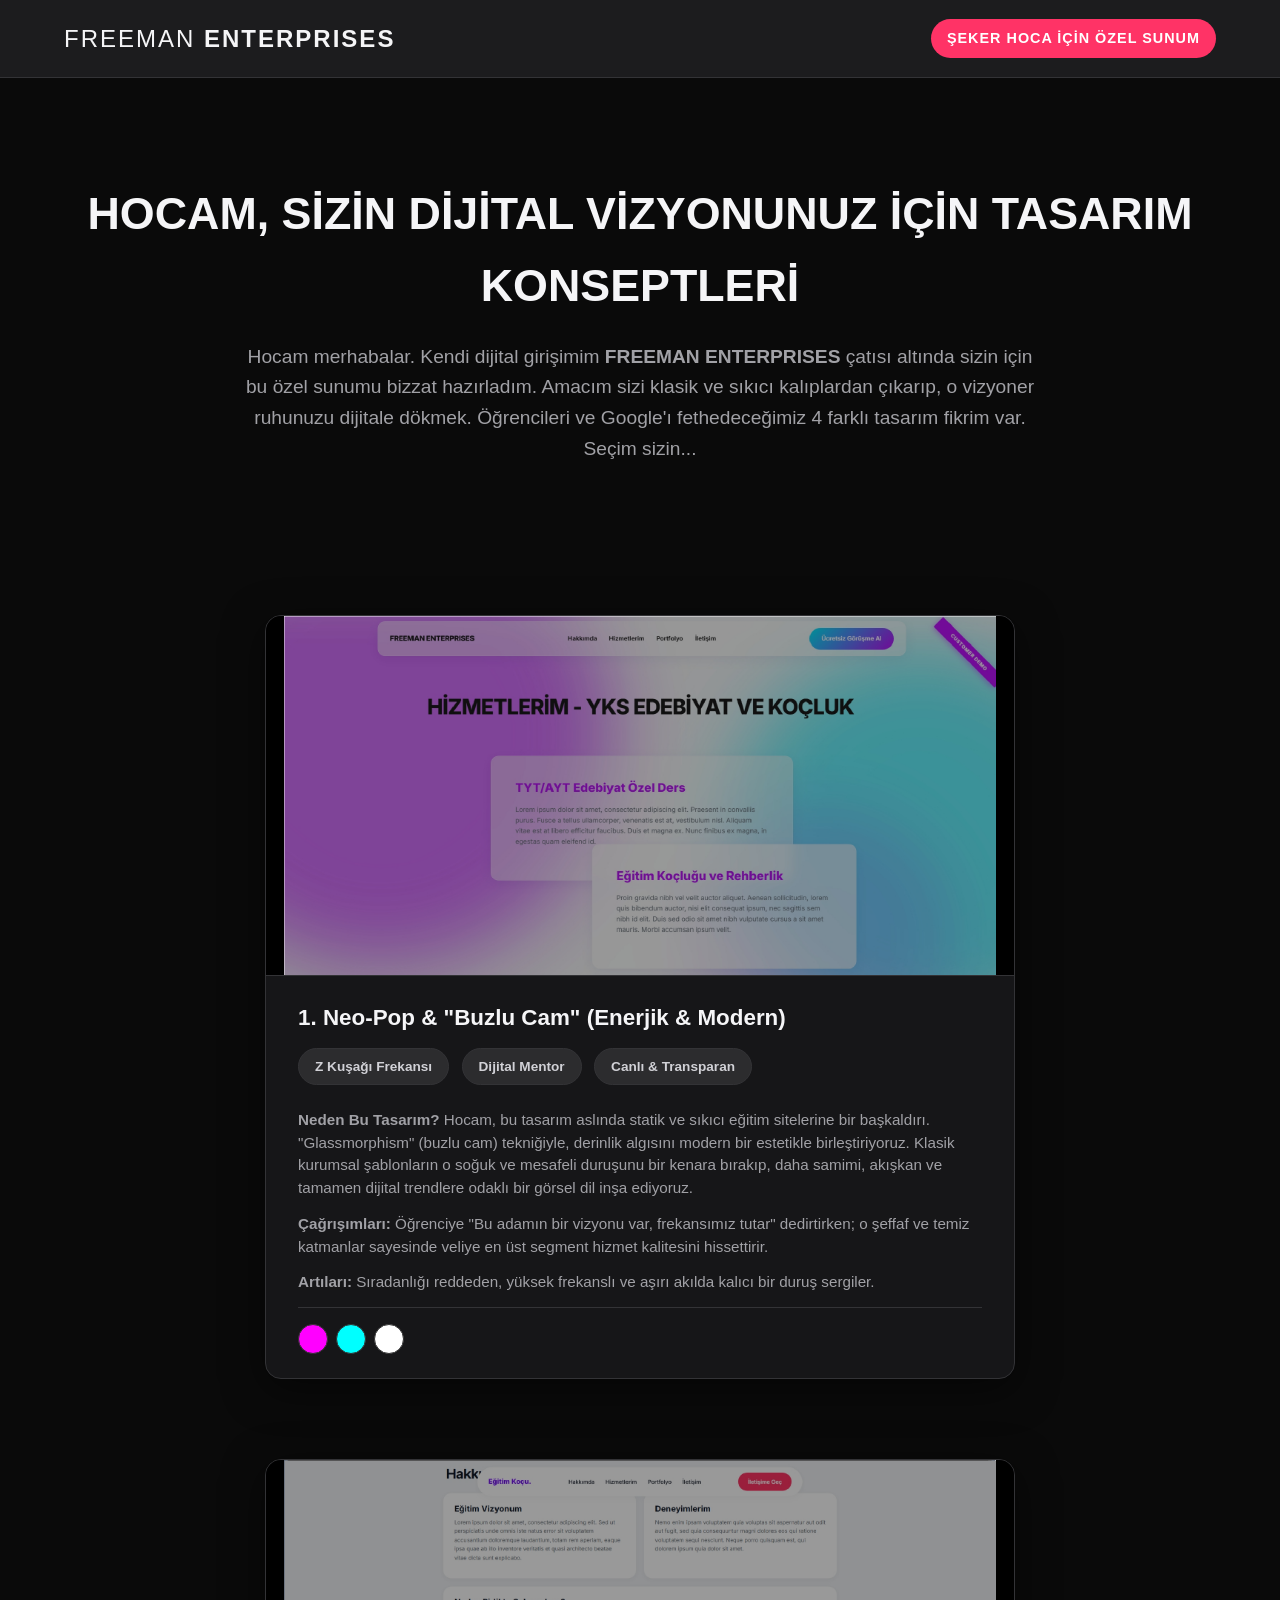
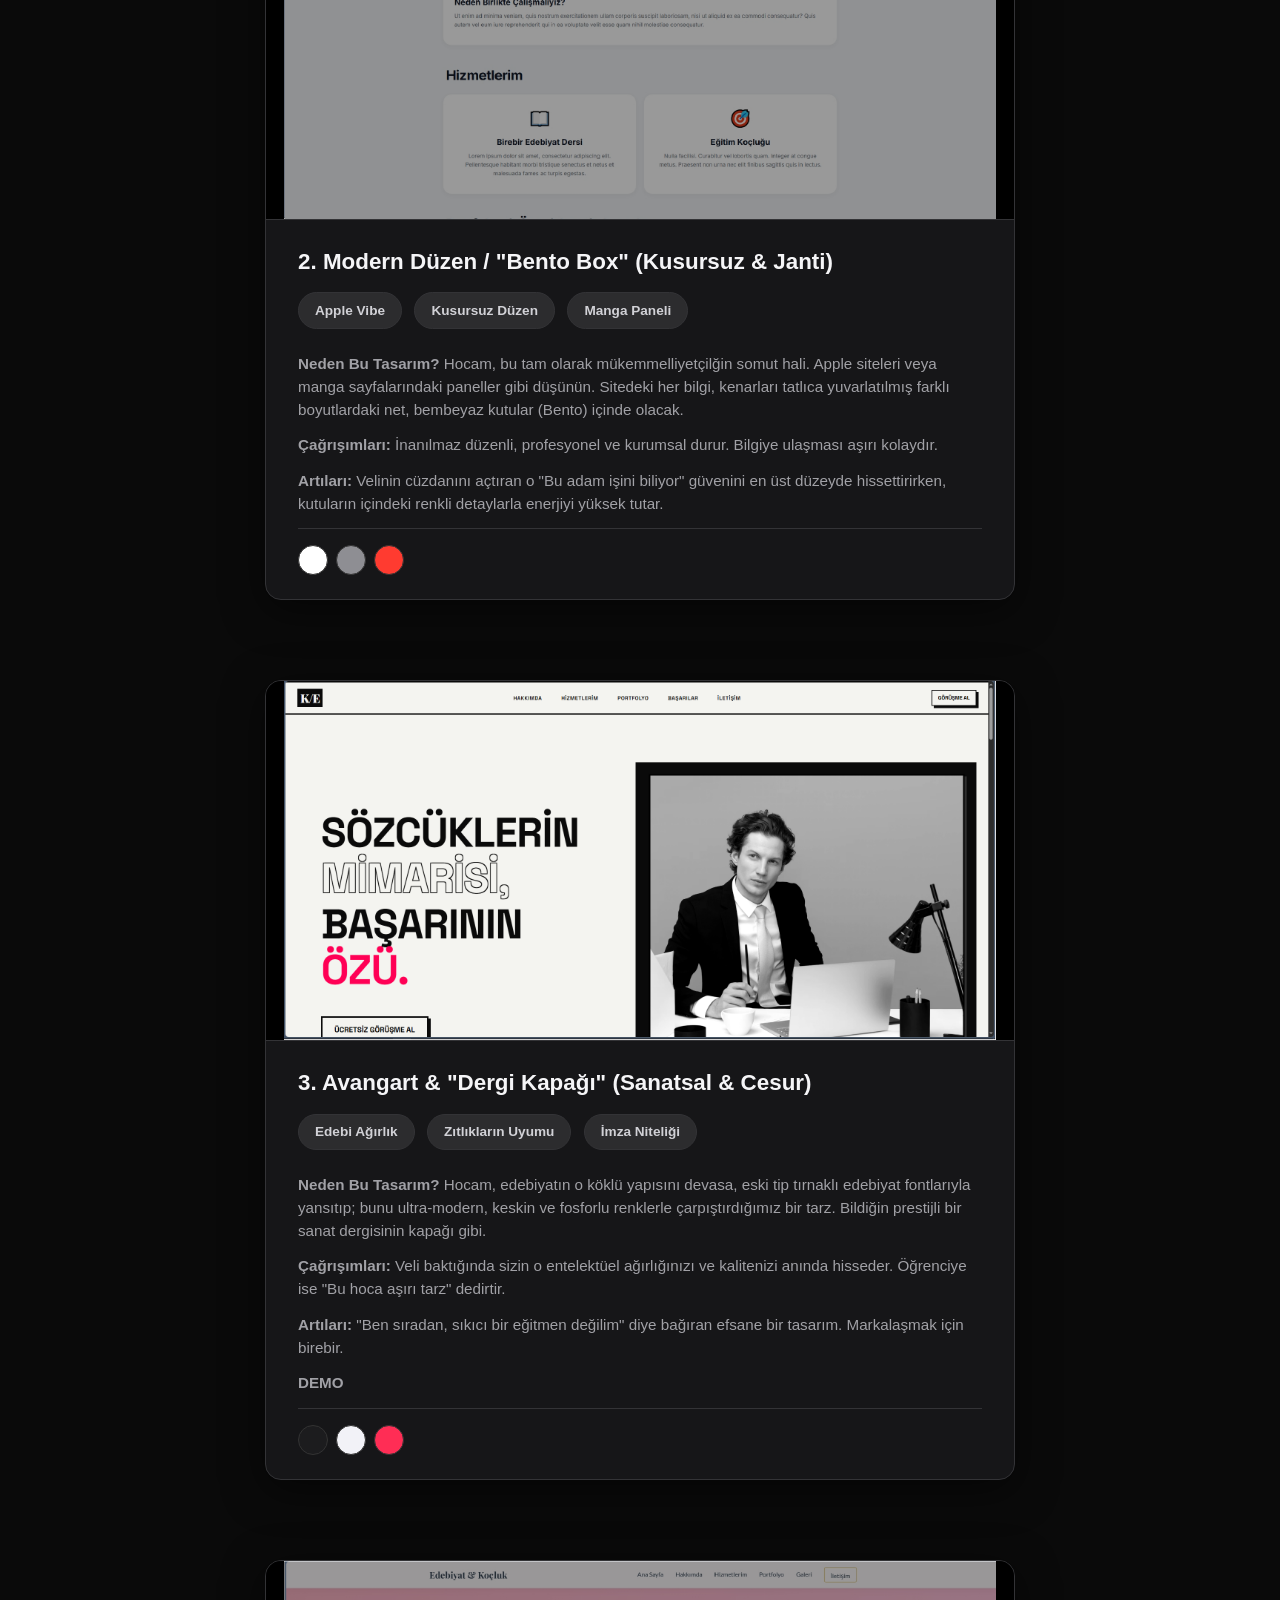
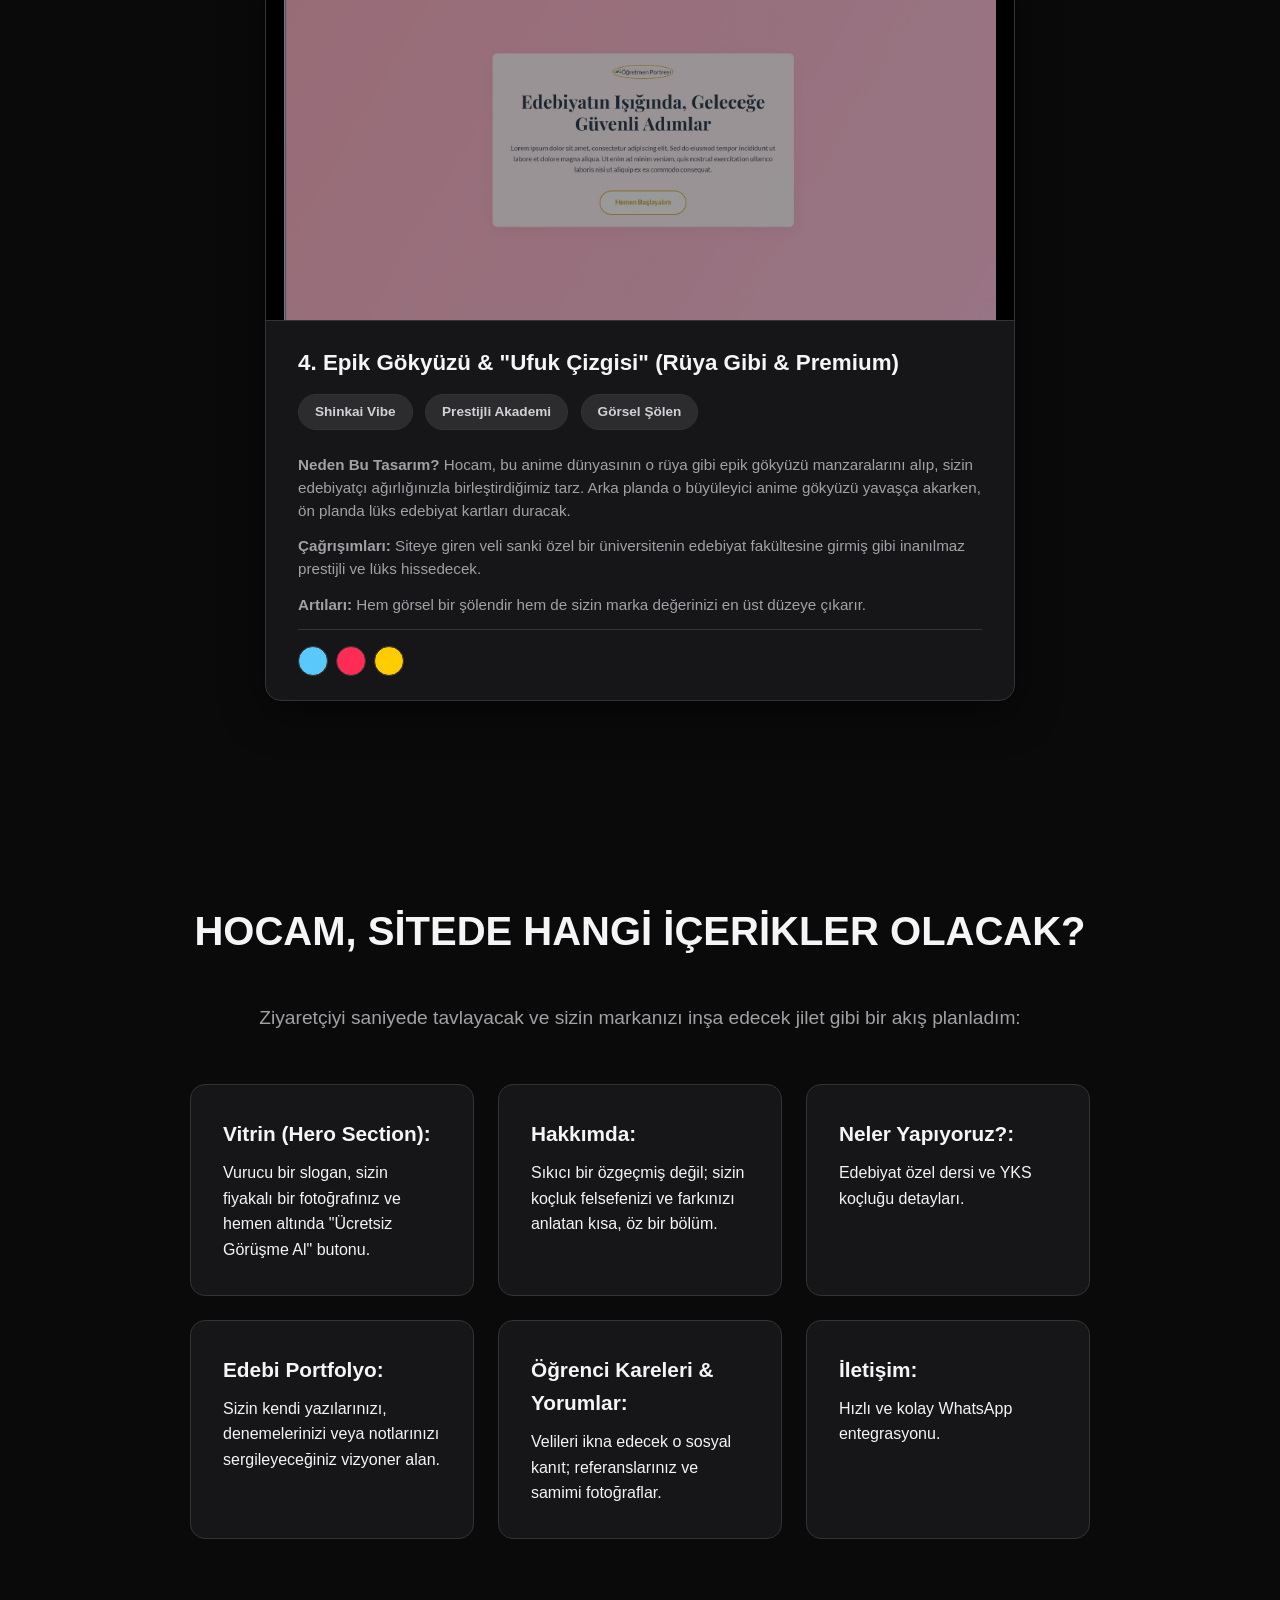
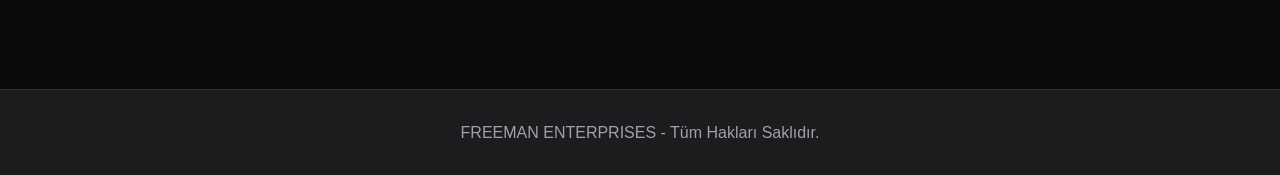
==== commit 96a2f9ee: "last one" ====
--- a/index.html
+++ b/index.html
@@ -20,7 +20,7 @@
     <section class="hero">
         <div class="hero-content">
             <h1>HOCAM, SİZİN DİJİTAL VİZYONUNUZ İÇİN TASARIM KONSEPTLERİ</h1>
-            <p>Hocam merhabalar. Kendi dijital girişimim <strong>FREEMAN ENTERPRISES</strong> çatısı altında sizin için
+            <p>Hocam merhabalar. Kendi dijital girişimim <strong><a href="https://freemanlol.pages.dev">FREEMAN ENTERPRISES</a></strong> çatısı altında sizin için
                 bu özel sunumu bizzat hazırladım. Amacım sizi klasik ve sıkıcı kalıplardan çıkarıp, o vizyoner ruhunuzu
                 dijitale dökmek. Öğrencileri ve Google'ı fethedeceğimiz 4 farklı tasarım fikrim var. Seçim sizin...</p>
         </div>
@@ -111,6 +111,7 @@
                         anında hisseder. Öğrenciye ise "Bu hoca aşırı tarz" dedirtir. </p>
                     <p><strong>Artıları:</strong> "Ben sıradan, sıkıcı bir eğitmen değilim" diye bağıran efsane bir
                         tasarım. Markalaşmak için birebir. </p>
+                        <p><strong><a style="text-decoration: none;" href="/brutalist/">DEMO</a></strong></p>
                 </div>
                 <div class="palette">
                     <span class="color p-ink-black"></span>
--- a/style.css
+++ b/style.css
@@ -346,4 +346,15 @@
     .content-breakdown li strong {
         font-size: 1.2rem;
     }
+}
+a {
+    text-decoration: none;  /* Alt çizgiyi siler */
+    color: inherit;         /* Mavi yerine bulunduğu yerin rengini alır */
+    cursor: pointer;        /* El işaretinin çıkmasını garantiye alır */
+}
+
+a:hover {
+    text-decoration: underline; /* Üzerine gelince altı çizilir */
+    opacity: 0.8;               /* Hafif şeffaflaşarak tıklandığı hissini verir */
+    color: red;
 }
